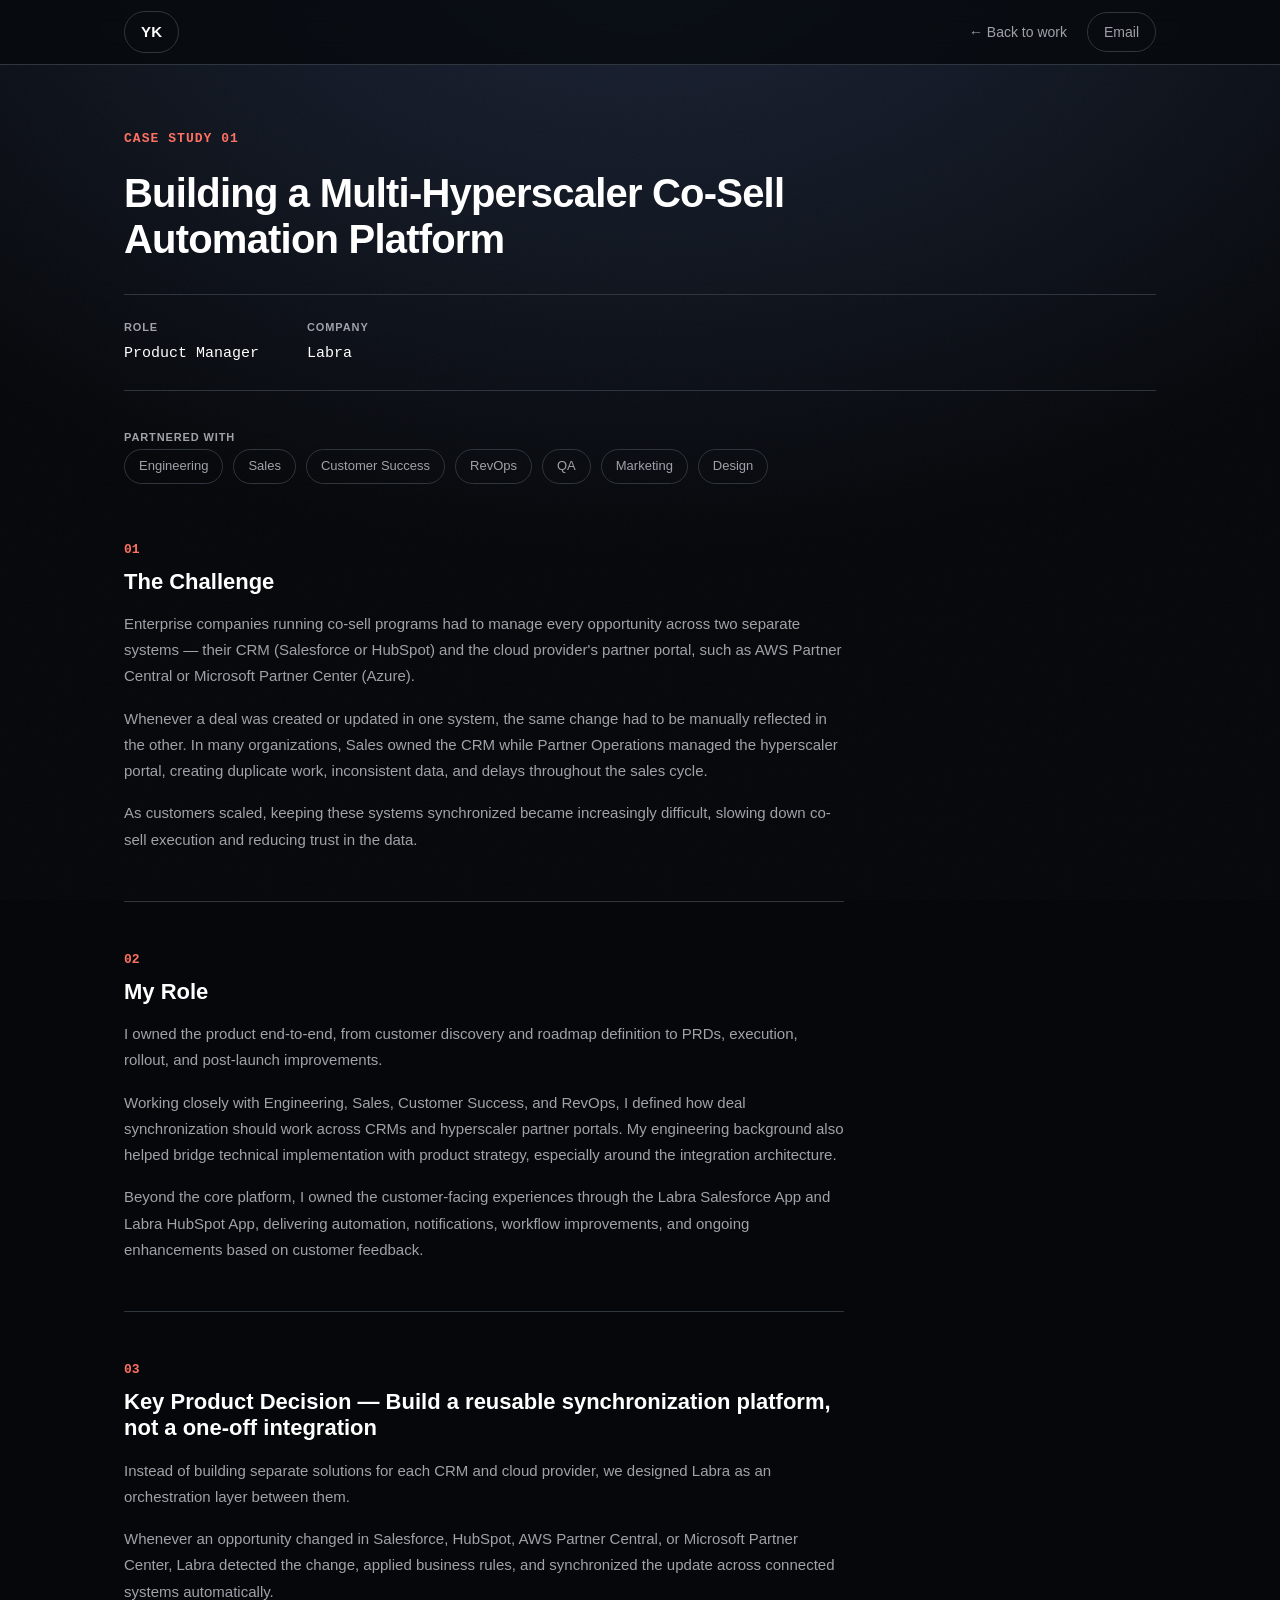
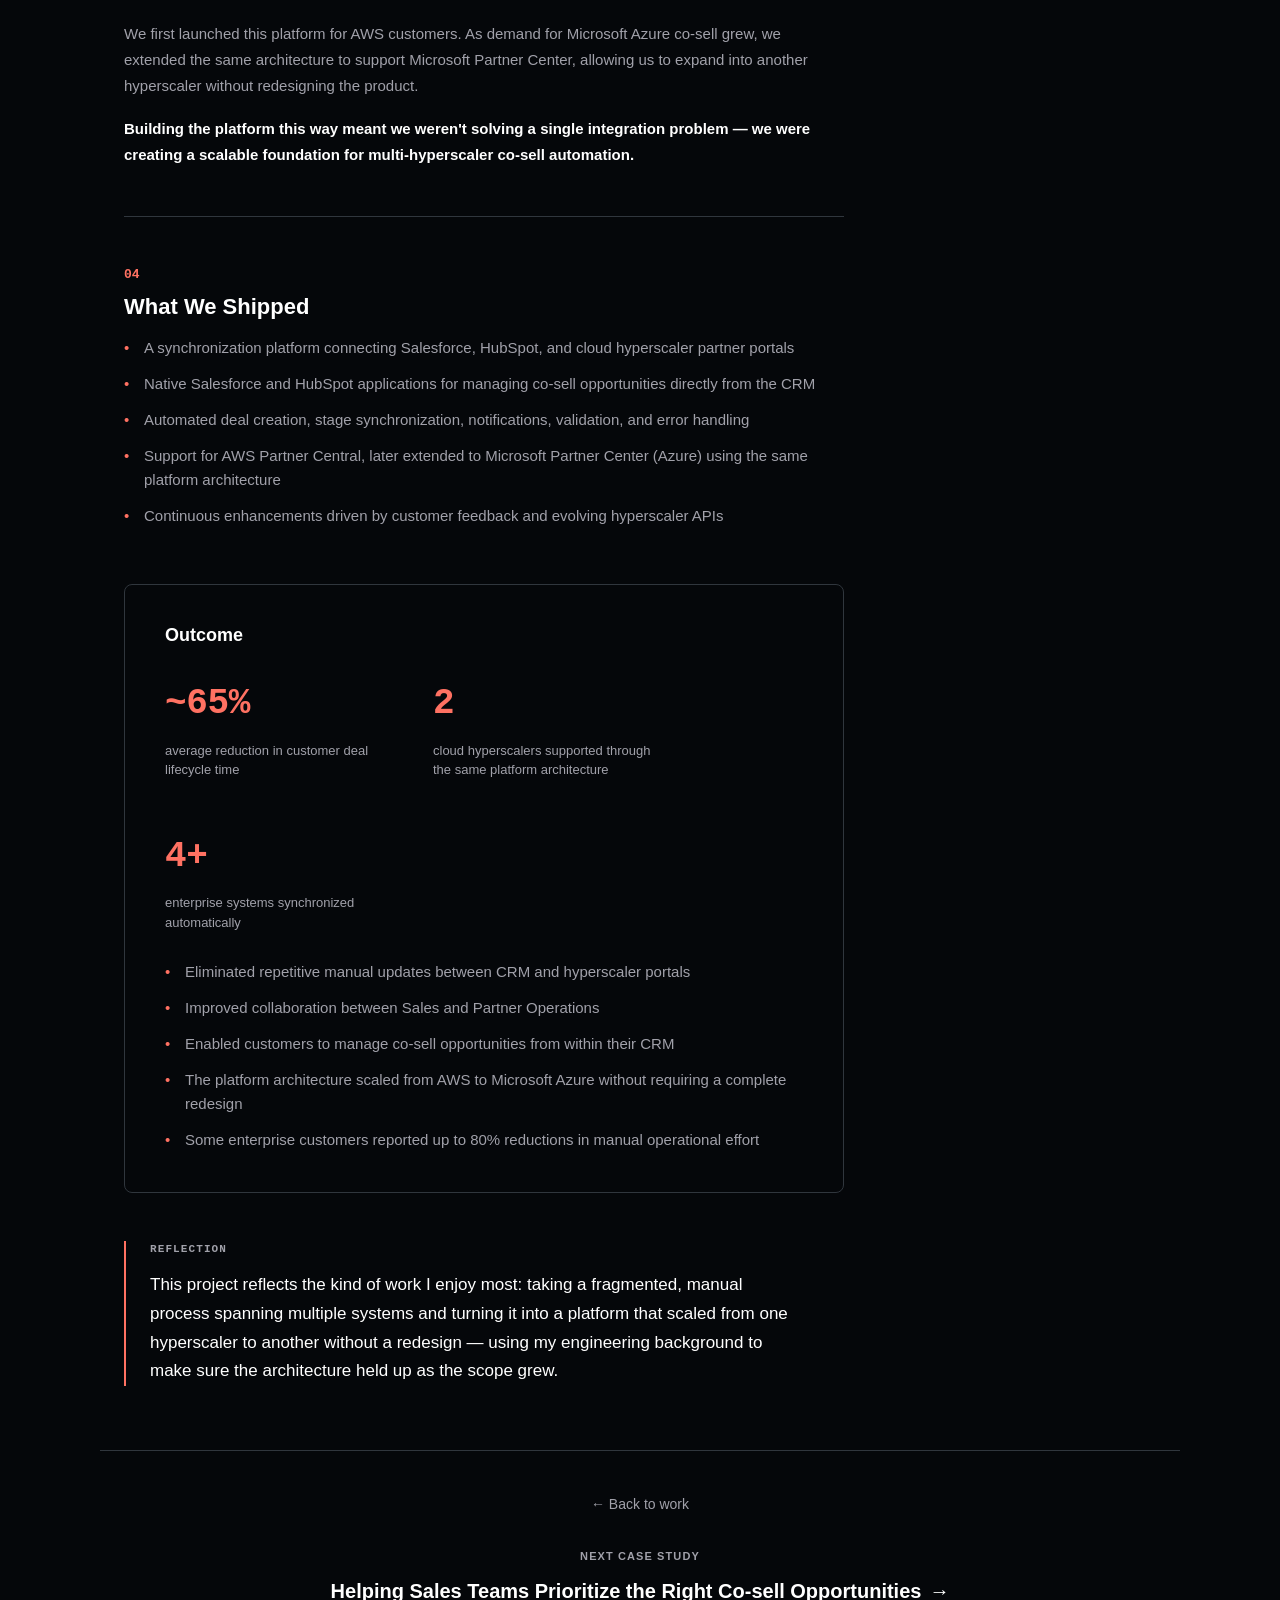
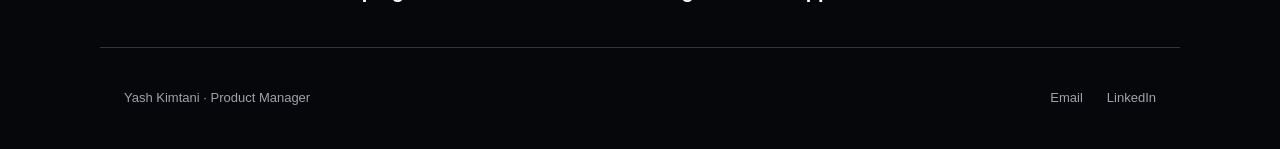
==== automated-workflows.html @ 14ab05ba "initial MVP" ====
<!DOCTYPE html>
<html lang="en">
<head>
<meta charset="UTF-8">
<meta name="viewport" content="width=device-width, initial-scale=1.0">
<title>Building a Multi-Hyperscaler Co-Sell Automation Platform — Yash Kimtani</title>
<meta name="description" content="Case study: how I built Labra's co-sell synchronization platform across Salesforce, HubSpot, AWS Partner Central, and Microsoft Partner Center, cutting deal life cycle time by ~65%.">
<link rel="stylesheet" href="styles.css">
</head>
<body>

<header class="site-header">
  <div class="container header-inner">
    <a href="index.html#top" class="monogram" aria-label="Yash Kimtani — home">YK</a>
    <div class="case-header-actions">
      <a href="index.html#work" class="case-back">← Back to work</a>
      <a href="mailto:yashkimtani77@gmail.com" class="case-email-btn">Email</a>
    </div>
  </div>
</header>

<main>

  <section class="case-hero container">
    <span class="case-kicker">Case Study 01</span>
    <h1 class="case-title">Building a Multi-Hyperscaler Co-Sell Automation Platform</h1>

    <div class="case-meta">
      <div class="case-meta-item">
        <span class="case-meta-label">Role</span>
        <span class="case-meta-value">Product Manager</span>
      </div>
      <div class="case-meta-item">
        <span class="case-meta-label">Company</span>
        <span class="case-meta-value">Labra</span>
      </div>
    </div>

    <div class="case-partners">
      <span class="case-meta-label">Partnered with</span>
      <div class="pill-row">
        <span class="pill">Engineering</span>
        <span class="pill">Sales</span>
        <span class="pill">Customer Success</span>
        <span class="pill">RevOps</span>
        <span class="pill">QA</span>
        <span class="pill">Marketing</span>
        <span class="pill">Design</span>
      </div>
    </div>
  </section>

  <section class="container">
    <div class="case-body">

      <div class="case-section">
        <p class="case-section-number">01</p>
        <h2 class="case-section-title">The Challenge</h2>
        <p class="case-section-text">Enterprise companies running co-sell programs had to manage every opportunity across two separate systems — their CRM (Salesforce or HubSpot) and the cloud provider's partner portal, such as AWS Partner Central or Microsoft Partner Center (Azure).</p>
        <p class="case-section-text">Whenever a deal was created or updated in one system, the same change had to be manually reflected in the other. In many organizations, Sales owned the CRM while Partner Operations managed the hyperscaler portal, creating duplicate work, inconsistent data, and delays throughout the sales cycle.</p>
        <p class="case-section-text">As customers scaled, keeping these systems synchronized became increasingly difficult, slowing down co-sell execution and reducing trust in the data.</p>
      </div>

      <div class="case-section">
        <p class="case-section-number">02</p>
        <h2 class="case-section-title">My Role</h2>
        <p class="case-section-text">I owned the product end-to-end, from customer discovery and roadmap definition to PRDs, execution, rollout, and post-launch improvements.</p>
        <p class="case-section-text">Working closely with Engineering, Sales, Customer Success, and RevOps, I defined how deal synchronization should work across CRMs and hyperscaler partner portals. My engineering background also helped bridge technical implementation with product strategy, especially around the integration architecture.</p>
        <p class="case-section-text">Beyond the core platform, I owned the customer-facing experiences through the Labra Salesforce App and Labra HubSpot App, delivering automation, notifications, workflow improvements, and ongoing enhancements based on customer feedback.</p>
      </div>

      <div class="case-section">
        <p class="case-section-number">03</p>
        <h2 class="case-section-title">Key Product Decision — Build a reusable synchronization platform, not a one-off integration</h2>
        <p class="case-section-text">Instead of building separate solutions for each CRM and cloud provider, we designed Labra as an orchestration layer between them.</p>
        <p class="case-section-text">Whenever an opportunity changed in Salesforce, HubSpot, AWS Partner Central, or Microsoft Partner Center, Labra detected the change, applied business rules, and synchronized the update across connected systems automatically.</p>
        <p class="case-section-text">We first launched this platform for AWS customers. As demand for Microsoft Azure co-sell grew, we extended the same architecture to support Microsoft Partner Center, allowing us to expand into another hyperscaler without redesigning the product.</p>
        <p class="case-section-text"><strong>Building the platform this way meant we weren't solving a single integration problem — we were creating a scalable foundation for multi-hyperscaler co-sell automation.</strong></p>
      </div>

      <div class="case-section">
        <p class="case-section-number">04</p>
        <h2 class="case-section-title">What We Shipped</h2>
        <ul class="case-list">
          <li>A synchronization platform connecting Salesforce, HubSpot, and cloud hyperscaler partner portals</li>
          <li>Native Salesforce and HubSpot applications for managing co-sell opportunities directly from the CRM</li>
          <li>Automated deal creation, stage synchronization, notifications, validation, and error handling</li>
          <li>Support for AWS Partner Central, later extended to Microsoft Partner Center (Azure) using the same platform architecture</li>
          <li>Continuous enhancements driven by customer feedback and evolving hyperscaler APIs</li>
        </ul>
      </div>

      <div class="case-outcome">
        <h3 class="case-outcome-title">Outcome</h3>
        <div class="case-stats">
          <div>
            <p class="case-stat-value">~65%</p>
            <p class="case-stat-label">average reduction in customer deal lifecycle time</p>
          </div>
          <div>
            <p class="case-stat-value">2</p>
            <p class="case-stat-label">cloud hyperscalers supported through the same platform architecture</p>
          </div>
          <div>
            <p class="case-stat-value">4+</p>
            <p class="case-stat-label">enterprise systems synchronized automatically</p>
          </div>
        </div>
        <ul class="case-list">
          <li>Eliminated repetitive manual updates between CRM and hyperscaler portals</li>
          <li>Improved collaboration between Sales and Partner Operations</li>
          <li>Enabled customers to manage co-sell opportunities from within their CRM</li>
          <li>The platform architecture scaled from AWS to Microsoft Azure without requiring a complete redesign</li>
          <li>Some enterprise customers reported up to 80% reductions in manual operational effort</li>
        </ul>
      </div>

      <div class="case-reflection">
        <p class="case-reflection-label">Reflection</p>
        <p class="case-reflection-text">This project reflects the kind of work I enjoy most: taking a fragmented, manual process spanning multiple systems and turning it into a platform that scaled from one hyperscaler to another without a redesign — using my engineering background to make sure the architecture held up as the scope grew.</p>
      </div>

    </div>
  </section>

  <div class="case-next container">
    <a href="index.html#work" class="case-back case-next-back">← Back to work</a>
    <p class="case-next-label">Next case study</p>
    <a href="propensity-scoring.html" class="case-next-link">Helping Sales Teams Prioritize the Right Co-sell Opportunities <span aria-hidden="true">→</span></a>
  </div>

</main>

<footer class="site-footer container">
  <p class="footer-name">Yash Kimtani · Product Manager</p>
  <div class="footer-links">
    <a href="mailto:yashkimtani77@gmail.com">Email</a>
    <a href="https://linkedin.com/in/yashkimtani" target="_blank" rel="noopener">LinkedIn</a>
  </div>
</footer>

</body>
</html>
---- styles.css ----
/* ---------- Reset ---------- */
* {
  margin: 0;
  padding: 0;
  box-sizing: border-box;
}

html {
  -webkit-font-smoothing: antialiased;
  -moz-osx-font-smoothing: grayscale;
  scroll-behavior: smooth;
}

body {
  position: relative;
  background-color: #05070a;
  background-image: radial-gradient(ellipse 1200px 800px at 50% -10%, #1b2438 0%, #10151f 45%, #05070a 80%);
  background-repeat: no-repeat;
  background-attachment: fixed;
  color: #ffffff;
  font-family: -apple-system, BlinkMacSystemFont, "Inter", "Segoe UI", Roboto,
    Helvetica, Arial, sans-serif;
  font-size: 16px;
  line-height: 1.6;
}

body::before {
  content: "";
  position: fixed;
  inset: 0;
  z-index: 0;
  pointer-events: none;
  opacity: 0.035;
  background-image: url("data:image/svg+xml;utf8,<svg xmlns='http://www.w3.org/2000/svg' width='200' height='200'><filter id='n'><feTurbulence type='fractalNoise' baseFrequency='0.9' numOctaves='2' stitchTiles='stitch'/></filter><rect width='100%25' height='100%25' filter='url(%23n)'/></svg>");
  background-repeat: repeat;
}

.site-header,
main,
.site-footer {
  position: relative;
  z-index: 1;
}

a {
  color: inherit;
  text-decoration: none;
}

ul {
  list-style: none;
}

h1, h2, h3, h4 {
  color: #ffffff;
  font-weight: 600;
  line-height: 1.2;
}

/* ---------- Layout helpers ---------- */
.container {
  max-width: 1080px;
  margin: 0 auto;
  padding: 0 24px;
}

.section-grid {
  display: grid;
  grid-template-columns: 280px 1fr;
  gap: 48px;
}

@media (max-width: 760px) {
  .section-grid {
    grid-template-columns: 1fr;
    gap: 20px;
  }
}

/* ---------- Header ---------- */
.site-header {
  position: sticky;
  top: 0;
  z-index: 100;
  background-color: rgba(5, 7, 10, 0.72);
  backdrop-filter: blur(12px);
  -webkit-backdrop-filter: blur(12px);
  border-bottom: 1px solid #30363d;
}

.header-inner {
  display: flex;
  align-items: center;
  justify-content: space-between;
  height: 64px;
}

.logo,
.monogram {
  display: inline-flex;
  align-items: center;
  font-weight: 700;
  color: #ffffff;
  font-size: 15px;
  letter-spacing: 0.02em;
  padding: 8px 16px;
  border: 1px solid #30363d;
  border-radius: 50px;
  background-color: transparent;
  transition: all 0.2s ease-in-out;
}

.logo:hover,
.monogram:hover {
  background-color: #FF7162;
  border-color: #FF7162;
  color: #0a0a0a;
}

.nav,
.nav-links {
  display: flex;
  align-items: center;
  gap: 16px;
}

.nav a,
.nav-links a {
  display: inline-flex;
  align-items: center;
  font-size: 14px;
  color: #a1a1aa;
  padding: 8px 16px;
  border: 1px solid #30363d;
  border-radius: 50px;
  background-color: transparent;
  transition: all 0.2s ease-in-out;
}

.nav a:hover,
.nav-links a:hover {
  background-color: #FF7162;
  border-color: #FF7162;
  color: #0a0a0a;
}

/* ---------- Hero ---------- */
.hero {
  padding: 140px 24px 100px;
}

.eyebrow {
  font-size: 13px;
  font-weight: 600;
  text-transform: uppercase;
  letter-spacing: 0.08em;
  color: #FF7162;
  margin-bottom: 24px;
}

.hero-title {
  font-size: 52px;
  max-width: 820px;
  color: #ffffff;
  letter-spacing: -0.02em;
  line-height: 1.15;
}

.hero-subtext {
  max-width: 640px;
  margin-top: 24px;
  font-size: 17px;
  color: #a1a1aa;
  line-height: 1.7;
}

.hero-links {
  display: flex;
  flex-wrap: wrap;
  align-items: center;
  gap: 28px;
  margin-top: 40px;
}

.hero-link {
  font-size: 15px;
  color: #a1a1aa;
  border-bottom: 1px solid #30363d;
  padding-bottom: 4px;
  transition: color 0.15s ease, border-color 0.15s ease;
}

.hero-link:hover {
  color: #FF7162;
  border-color: #FF7162;
}

.hero-link-primary {
  color: #ffffff;
  font-weight: 500;
}

.hero-link-primary:hover {
  color: #FF7162;
}

@media (max-width: 760px) {
  .hero {
    padding: 100px 24px 64px;
  }
  .hero-title {
    font-size: 34px;
  }
}

/* ---------- Sections ---------- */
.section {
  padding: 80px 24px;
  border-top: 1px solid #30363d;
}

.section-number {
  font-size: 15px;
  font-weight: 700;
  color: #FF7162;
  letter-spacing: 0.02em;
  margin-bottom: 8px;
}

.section-title {
  font-size: 20px;
  letter-spacing: 0.01em;
  margin-bottom: 12px;
}

.section-subtitle {
  font-size: 15px;
  color: #a1a1aa;
  line-height: 1.6;
  max-width: 240px;
}

/* ---------- Cards (Why Hire Me) ---------- */
.card-grid {
  display: grid;
  grid-template-columns: 1fr 1fr;
  gap: 20px;
}

@media (max-width: 600px) {
  .card-grid {
    grid-template-columns: 1fr;
  }
}

.card {
  border: 1px solid #30363d;
  border-radius: 8px;
  padding: 28px;
  transition: border-color 0.2s ease, transform 0.2s ease;
}

.card:hover {
  border-color: #FF7162;
  transform: translateY(-2px);
}

.card-number {
  font-family: "SFMono-Regular", Menlo, Consolas, monospace;
  font-size: 13px;
  font-weight: 600;
  color: #FF7162;
  margin-bottom: 12px;
}

.card-title {
  font-size: 17px;
  margin-bottom: 12px;
}

.card-desc {
  font-size: 14.5px;
  color: #a1a1aa;
  line-height: 1.65;
  margin-bottom: 12px;
}

.card-desc:last-child {
  margin-bottom: 0;
}

.card-desc strong {
  color: #ffffff;
  font-weight: 600;
}

/* ---------- Work ---------- */
.work-grid {
  display: flex;
  flex-direction: column;
  gap: 20px;
}

.work-card {
  display: block;
  border: 1px solid #30363d;
  border-radius: 8px;
  padding: 32px;
  transition: border-color 0.2s ease, background-color 0.2s ease, transform 0.2s ease;
}

.work-card:hover {
  border-color: #FF7162;
  transform: translateY(-2px);
}

.work-kicker {
  font-size: 12px;
  font-weight: 600;
  letter-spacing: 0.08em;
  color: #a1a1aa;
  text-transform: uppercase;
  margin-bottom: 14px;
}

.work-title {
  font-size: 22px;
  font-weight: 700;
  color: #ffffff;
  margin-bottom: 12px;
  transition: color 0.2s ease;
}

.work-card:hover .work-title {
  color: #FF7162;
}

.work-desc {
  font-size: 15px;
  color: #a1a1aa;
  max-width: 620px;
  margin-bottom: 20px;
  line-height: 1.6;
}

/* ---------- Pills ---------- */
.pill-row {
  display: flex;
  flex-wrap: wrap;
  gap: 10px;
}

.pill {
  display: inline-block;
  font-size: 13px;
  color: #a1a1aa;
  border: 1px solid #30363d;
  border-radius: 999px;
  padding: 6px 14px;
  transition: color 0.15s ease, border-color 0.15s ease;
}

.work-card:hover .pill {
  border-color: #FF7162;
  color: #FF7162;
}

/* ---------- Experience ---------- */
.exp-item {
  padding-bottom: 32px;
  margin-bottom: 32px;
  border-bottom: 1px solid #30363d;
}

.exp-item:last-child {
  padding-bottom: 0;
  margin-bottom: 0;
  border-bottom: none;
}

.exp-meta {
  display: flex;
  justify-content: space-between;
  align-items: baseline;
  margin-bottom: 8px;
  gap: 16px;
  flex-wrap: wrap;
}

.exp-role {
  font-size: 16px;
  font-weight: 600;
  color: #ffffff;
}

.exp-date {
  font-size: 13px;
  font-weight: 600;
  color: #ffffff;
  white-space: nowrap;
}

.exp-org {
  font-size: 16px;
  font-weight: 600;
  color: #FF7162;
  margin-bottom: 8px;
}

.exp-desc {
  font-size: 15px;
  color: #a1a1aa;
  max-width: 620px;
  line-height: 1.6;
}

.role-points {
  display: flex;
  flex-direction: column;
  gap: 10px;
  margin-top: 4px;
}

.role-points li {
  position: relative;
  padding-left: 18px;
  max-width: 620px;
  font-size: 15px;
  color: #a1a1aa;
  line-height: 1.6;
}

.role-points li::before {
  content: "—";
  position: absolute;
  left: 0;
  color: #FF7162;
}

.role-points strong {
  color: #ffffff;
  font-weight: 600;
}

/* ---------- Skills ---------- */
.skills-group {
  margin-bottom: 32px;
}

.skills-group:last-child {
  margin-bottom: 0;
}

.skills-group h4 {
  font-size: 13px;
  font-weight: 600;
  text-transform: uppercase;
  letter-spacing: 0.06em;
  color: #a1a1aa;
  margin-bottom: 14px;
}

/* ---------- Leadership ---------- */
.leadership-item {
  padding-bottom: 32px;
  margin-bottom: 32px;
  border-bottom: 1px solid #30363d;
}

.leadership-item:last-child {
  padding-bottom: 0;
  margin-bottom: 0;
  border-bottom: none;
}

.leadership-title {
  font-size: 17px;
  margin-bottom: 8px;
}

.leadership-desc {
  font-size: 15px;
  color: #a1a1aa;
  max-width: 620px;
  line-height: 1.6;
  margin-bottom: 14px;
}

/* ---------- Contact ---------- */
.contact-block {
  max-width: 480px;
}

.contact-block .section-subtitle {
  max-width: 420px;
  margin-bottom: 32px;
}

.contact-email {
  display: inline-flex;
  align-items: center;
  gap: 5px;
  font-family: "SFMono-Regular", Menlo, Consolas, monospace;
  font-size: 14px;
  color: #a1a1aa;
  transition: color 0.15s ease;
}

.contact-email:hover,
.contact-email:focus-visible {
  color: #FF7162;
}

.contact-divider {
  width: 240px;
  max-width: 100%;
  height: 1px;
  background-color: #30363d;
  margin: 16px 0;
}

.contact-linkedin {
  display: inline-flex;
  align-items: center;
  gap: 5px;
  font-family: "SFMono-Regular", Menlo, Consolas, monospace;
  font-size: 14px;
  color: #a1a1aa;
  transition: color 0.15s ease;
}

.contact-linkedin:hover,
.contact-linkedin:focus-visible {
  color: #FF7162;
}

@media (max-width: 600px) {
  .contact-email {
    font-size: 19px;
  }
}

/* ---------- Case Study ---------- */
.case-header-actions {
  display: flex;
  align-items: center;
  gap: 20px;
}

.case-back {
  font-size: 14px;
  color: #a1a1aa;
  transition: color 0.15s ease;
}

.case-back:hover {
  color: #FF7162;
}

.case-email-btn {
  display: inline-flex;
  align-items: center;
  font-size: 14px;
  color: #a1a1aa;
  padding: 8px 16px;
  border: 1px solid #30363d;
  border-radius: 50px;
  transition: all 0.2s ease-in-out;
}

.case-email-btn:hover {
  background-color: #FF7162;
  border-color: #FF7162;
  color: #0a0a0a;
}

.case-hero {
  padding: 64px 24px 0;
}

.case-kicker {
  display: block;
  font-family: "SFMono-Regular", Menlo, Consolas, monospace;
  font-size: 13px;
  font-weight: 600;
  letter-spacing: 0.08em;
  text-transform: uppercase;
  color: #FF7162;
  margin-bottom: 20px;
}

.case-title {
  font-size: 40px;
  max-width: 760px;
  letter-spacing: -0.02em;
  line-height: 1.15;
  margin-bottom: 32px;
}

@media (max-width: 760px) {
  .case-title {
    font-size: 28px;
  }
}

.case-meta {
  display: flex;
  gap: 48px;
  flex-wrap: wrap;
  padding: 24px 0;
  border-top: 1px solid #30363d;
  border-bottom: 1px solid #30363d;
  margin-bottom: 32px;
}

.case-meta-item {
  display: flex;
  flex-direction: column;
  gap: 6px;
}

.case-meta-label {
  font-size: 11px;
  font-weight: 600;
  text-transform: uppercase;
  letter-spacing: 0.08em;
  color: #a1a1aa;
}

.case-meta-value {
  font-family: "SFMono-Regular", Menlo, Consolas, monospace;
  font-size: 15px;
  color: #ffffff;
}

.case-partners {
  margin-bottom: 56px;
}

.case-partners .case-meta-label {
  margin-bottom: 14px;
}

.case-body {
  max-width: 720px;
}

.case-section {
  padding: 48px 0;
  border-top: 1px solid #30363d;
}

.case-section:first-child {
  padding-top: 0;
  border-top: none;
}

.case-section-number {
  font-family: "SFMono-Regular", Menlo, Consolas, monospace;
  font-size: 13px;
  font-weight: 600;
  color: #FF7162;
  margin-bottom: 8px;
}

.case-section-title {
  font-size: 22px;
  margin-bottom: 16px;
}

.case-section-text {
  font-size: 15px;
  color: #a1a1aa;
  line-height: 1.75;
  margin-bottom: 16px;
}

.case-section-text:last-child {
  margin-bottom: 0;
}

.case-section-text em {
  color: #ffffff;
  font-style: italic;
}

.case-section-text strong {
  color: #ffffff;
  font-weight: 600;
}

.case-list {
  display: flex;
  flex-direction: column;
  gap: 12px;
}

.case-list li {
  position: relative;
  padding-left: 20px;
  font-size: 15px;
  color: #a1a1aa;
  line-height: 1.6;
}

.case-list li::before {
  content: "•";
  position: absolute;
  left: 0;
  color: #FF7162;
}

.case-outcome {
  border: 1px solid #30363d;
  border-radius: 8px;
  padding: 40px;
  margin-top: 8px;
}

.case-outcome-title {
  font-size: 18px;
  margin-bottom: 28px;
}

.case-stats {
  display: flex;
  flex-wrap: wrap;
  gap: 48px;
  margin-bottom: 28px;
}

.case-stat-value {
  font-family: "SFMono-Regular", Menlo, Consolas, monospace;
  font-size: 36px;
  font-weight: 700;
  color: #FF7162;
  letter-spacing: -0.01em;
}

.case-stat-label {
  font-size: 13px;
  color: #a1a1aa;
  margin-top: 8px;
  max-width: 220px;
  line-height: 1.5;
}

.case-reflection {
  border-left: 2px solid #FF7162;
  padding-left: 24px;
  margin-top: 48px;
}

.case-reflection-label {
  font-family: "SFMono-Regular", Menlo, Consolas, monospace;
  font-size: 11px;
  font-weight: 600;
  text-transform: uppercase;
  letter-spacing: 0.1em;
  color: #a1a1aa;
  margin-bottom: 12px;
}

.case-reflection-text {
  font-size: 17px;
  color: #ffffff;
  line-height: 1.7;
  max-width: 640px;
}

.case-next {
  border-top: 1px solid #30363d;
  margin-top: 64px;
  padding: 40px 24px;
  text-align: center;
}

.case-next-back {
  display: inline-block;
  margin-bottom: 32px;
}

.case-next-label {
  font-size: 11px;
  font-weight: 600;
  text-transform: uppercase;
  letter-spacing: 0.1em;
  color: #a1a1aa;
  margin-bottom: 10px;
}

.case-next-link {
  display: inline-flex;
  align-items: center;
  gap: 8px;
  font-size: 20px;
  font-weight: 600;
  color: #ffffff;
  transition: color 0.15s ease;
}

.case-next-link:hover {
  color: #FF7162;
}

/* ---------- Footer ---------- */
.site-footer {
  display: flex;
  align-items: center;
  justify-content: space-between;
  flex-wrap: wrap;
  gap: 16px;
  padding: 40px 24px;
  font-size: 13px;
  color: #a1a1aa;
  border-top: 1px solid #30363d;
}

.footer-links {
  display: flex;
  gap: 24px;
}

.footer-links a {
  color: #a1a1aa;
  transition: color 0.15s ease;
}

.footer-links a:hover {
  color: #FF7162;
}
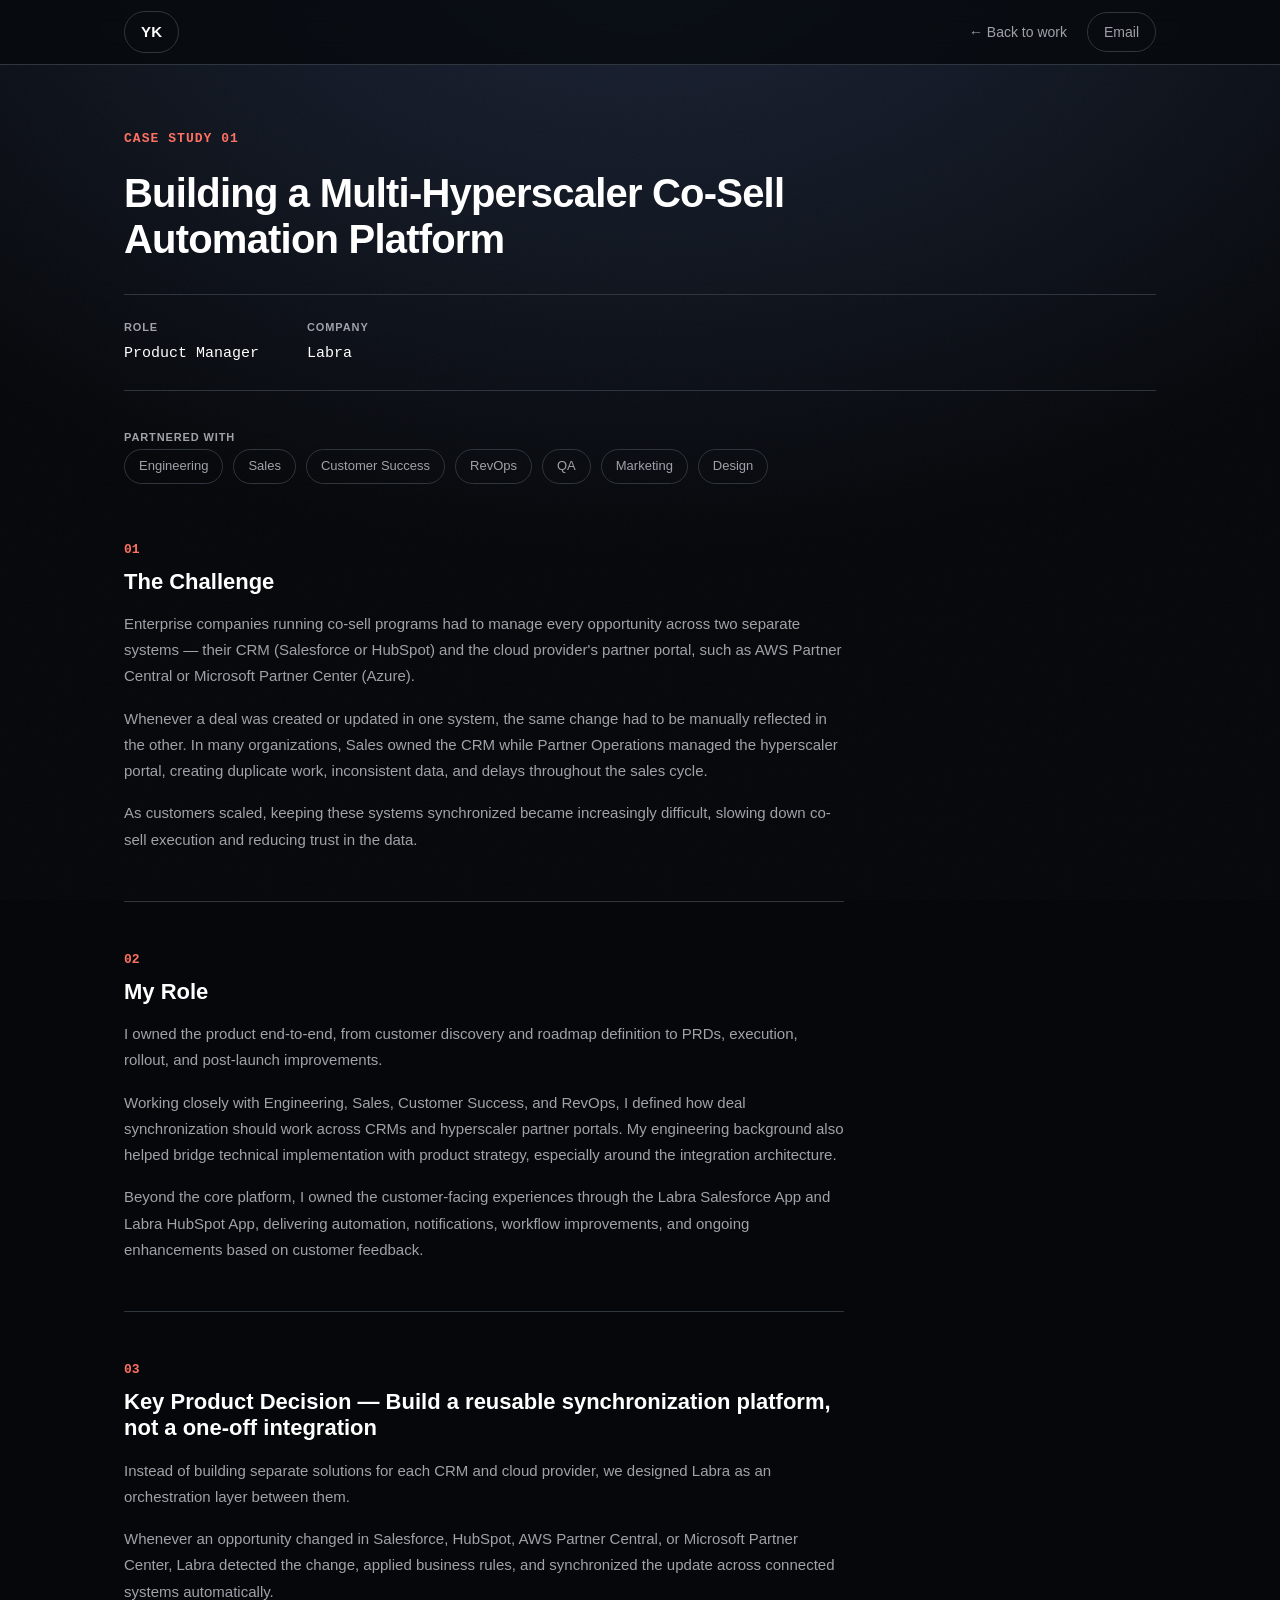
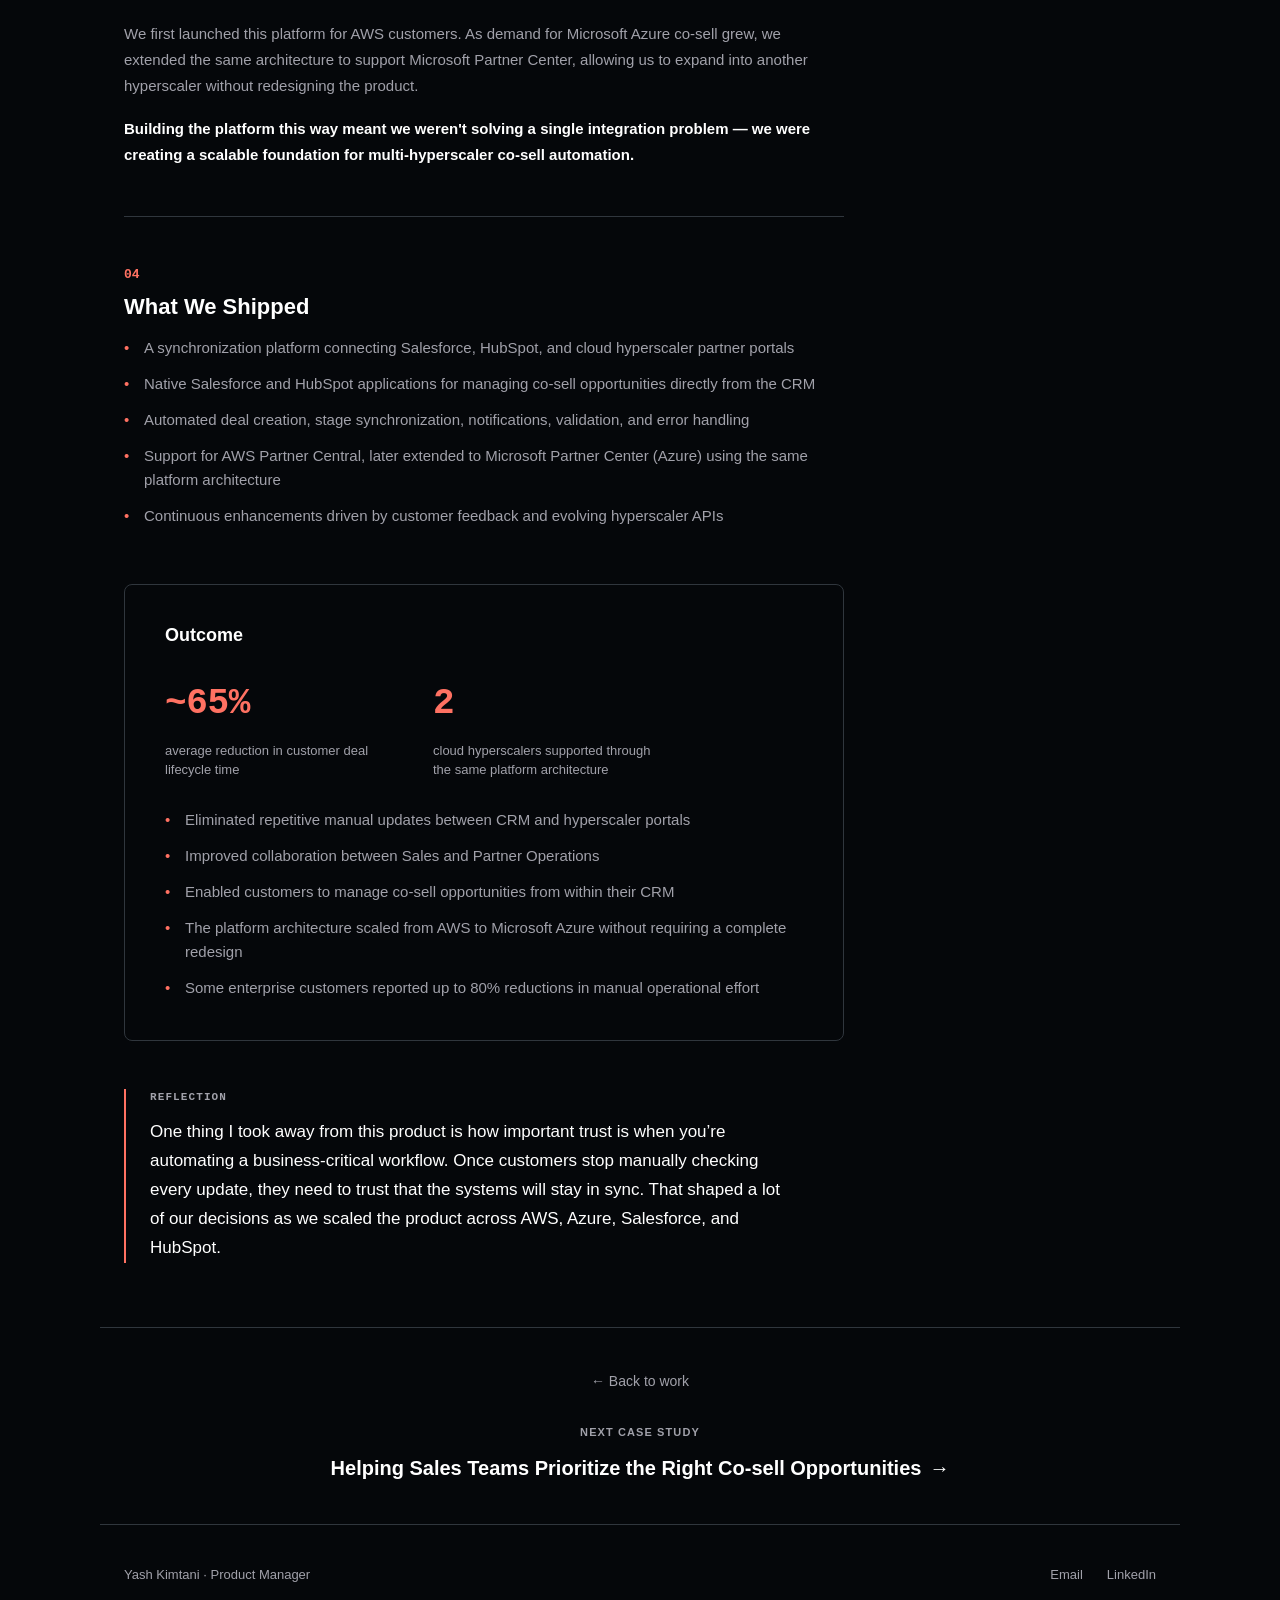
==== commit f76e4ee6: "fix the typos" ====
--- a/automated-workflows.html
+++ b/automated-workflows.html
@@ -101,10 +101,6 @@
             <p class="case-stat-value">2</p>
             <p class="case-stat-label">cloud hyperscalers supported through the same platform architecture</p>
           </div>
-          <div>
-            <p class="case-stat-value">4+</p>
-            <p class="case-stat-label">enterprise systems synchronized automatically</p>
-          </div>
         </div>
         <ul class="case-list">
           <li>Eliminated repetitive manual updates between CRM and hyperscaler portals</li>
@@ -117,7 +113,7 @@
 
       <div class="case-reflection">
         <p class="case-reflection-label">Reflection</p>
-        <p class="case-reflection-text">This project reflects the kind of work I enjoy most: taking a fragmented, manual process spanning multiple systems and turning it into a platform that scaled from one hyperscaler to another without a redesign — using my engineering background to make sure the architecture held up as the scope grew.</p>
+        <p class="case-reflection-text">One thing I took away from this product is how important trust is when you’re automating a business-critical workflow. Once customers stop manually checking every update, they need to trust that the systems will stay in sync. That shaped a lot of our decisions as we scaled the product across AWS, Azure, Salesforce, and HubSpot.</p>
       </div>
 
     </div>
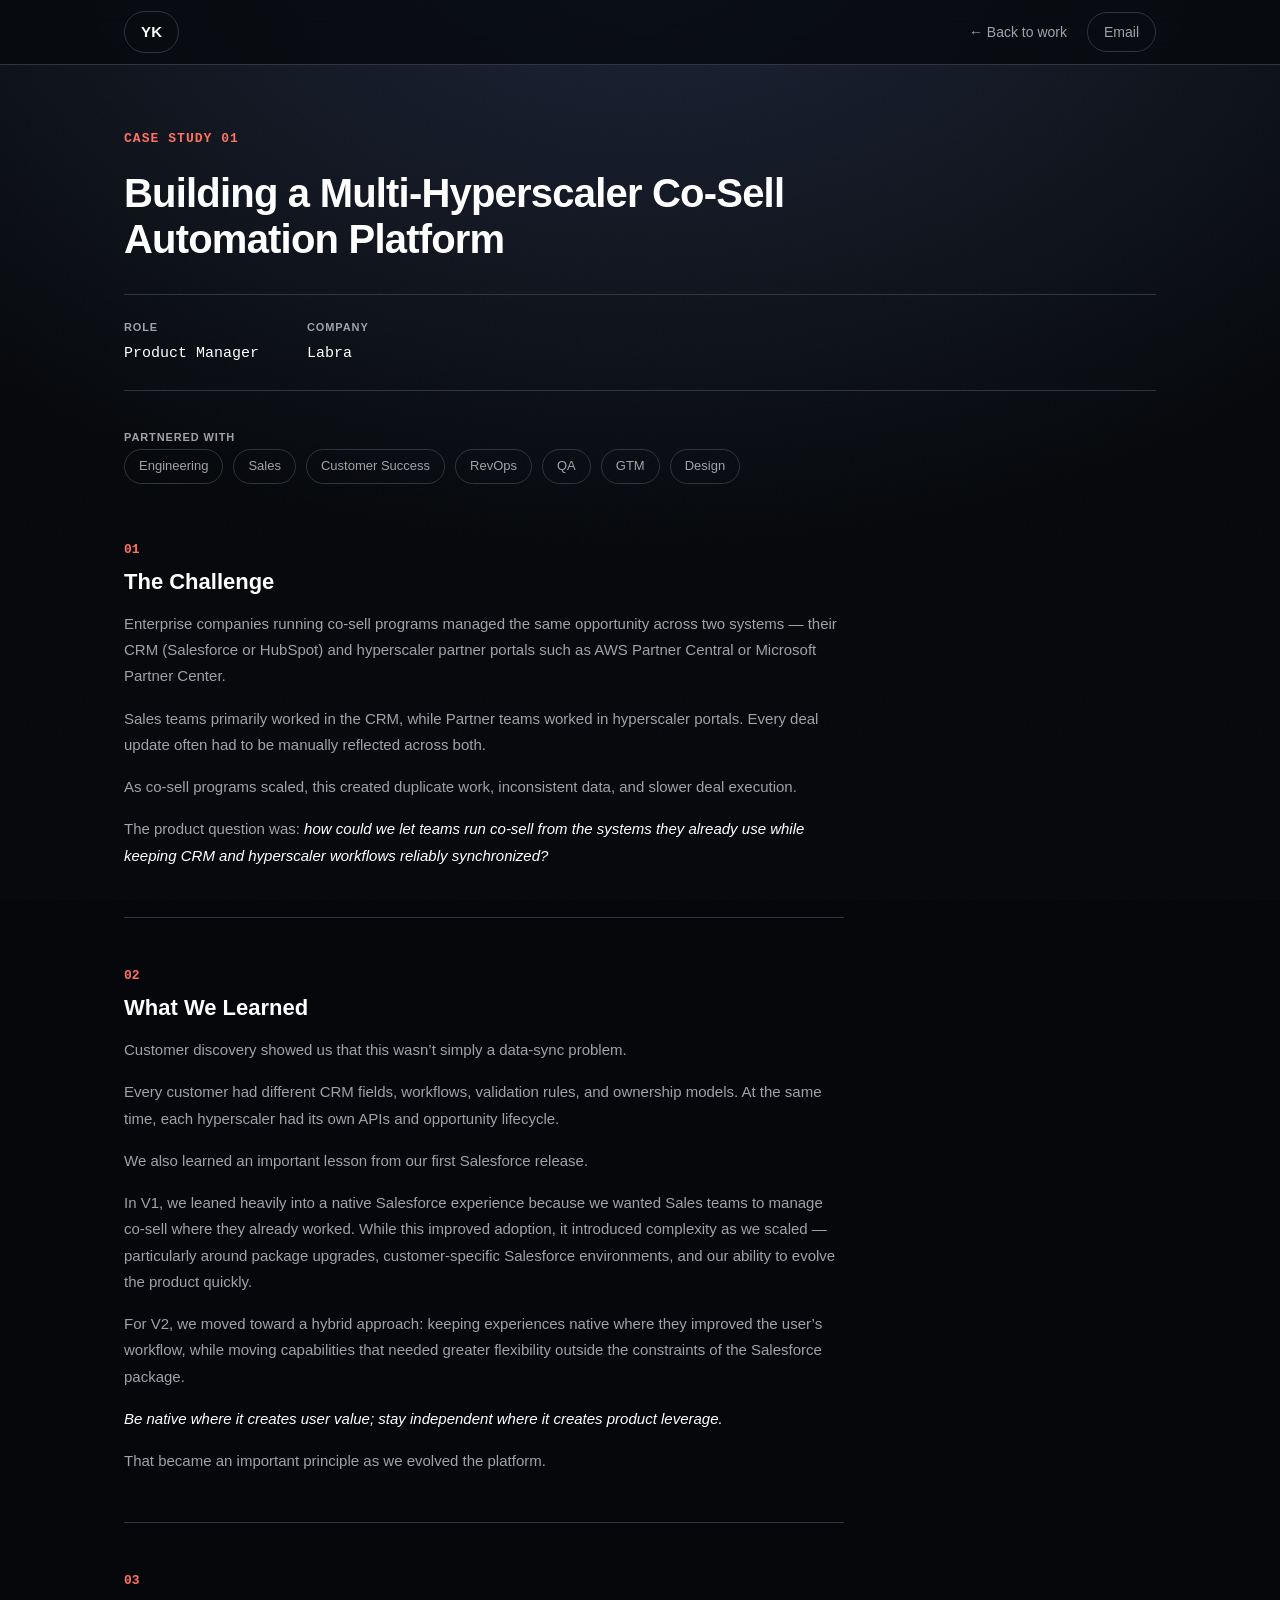
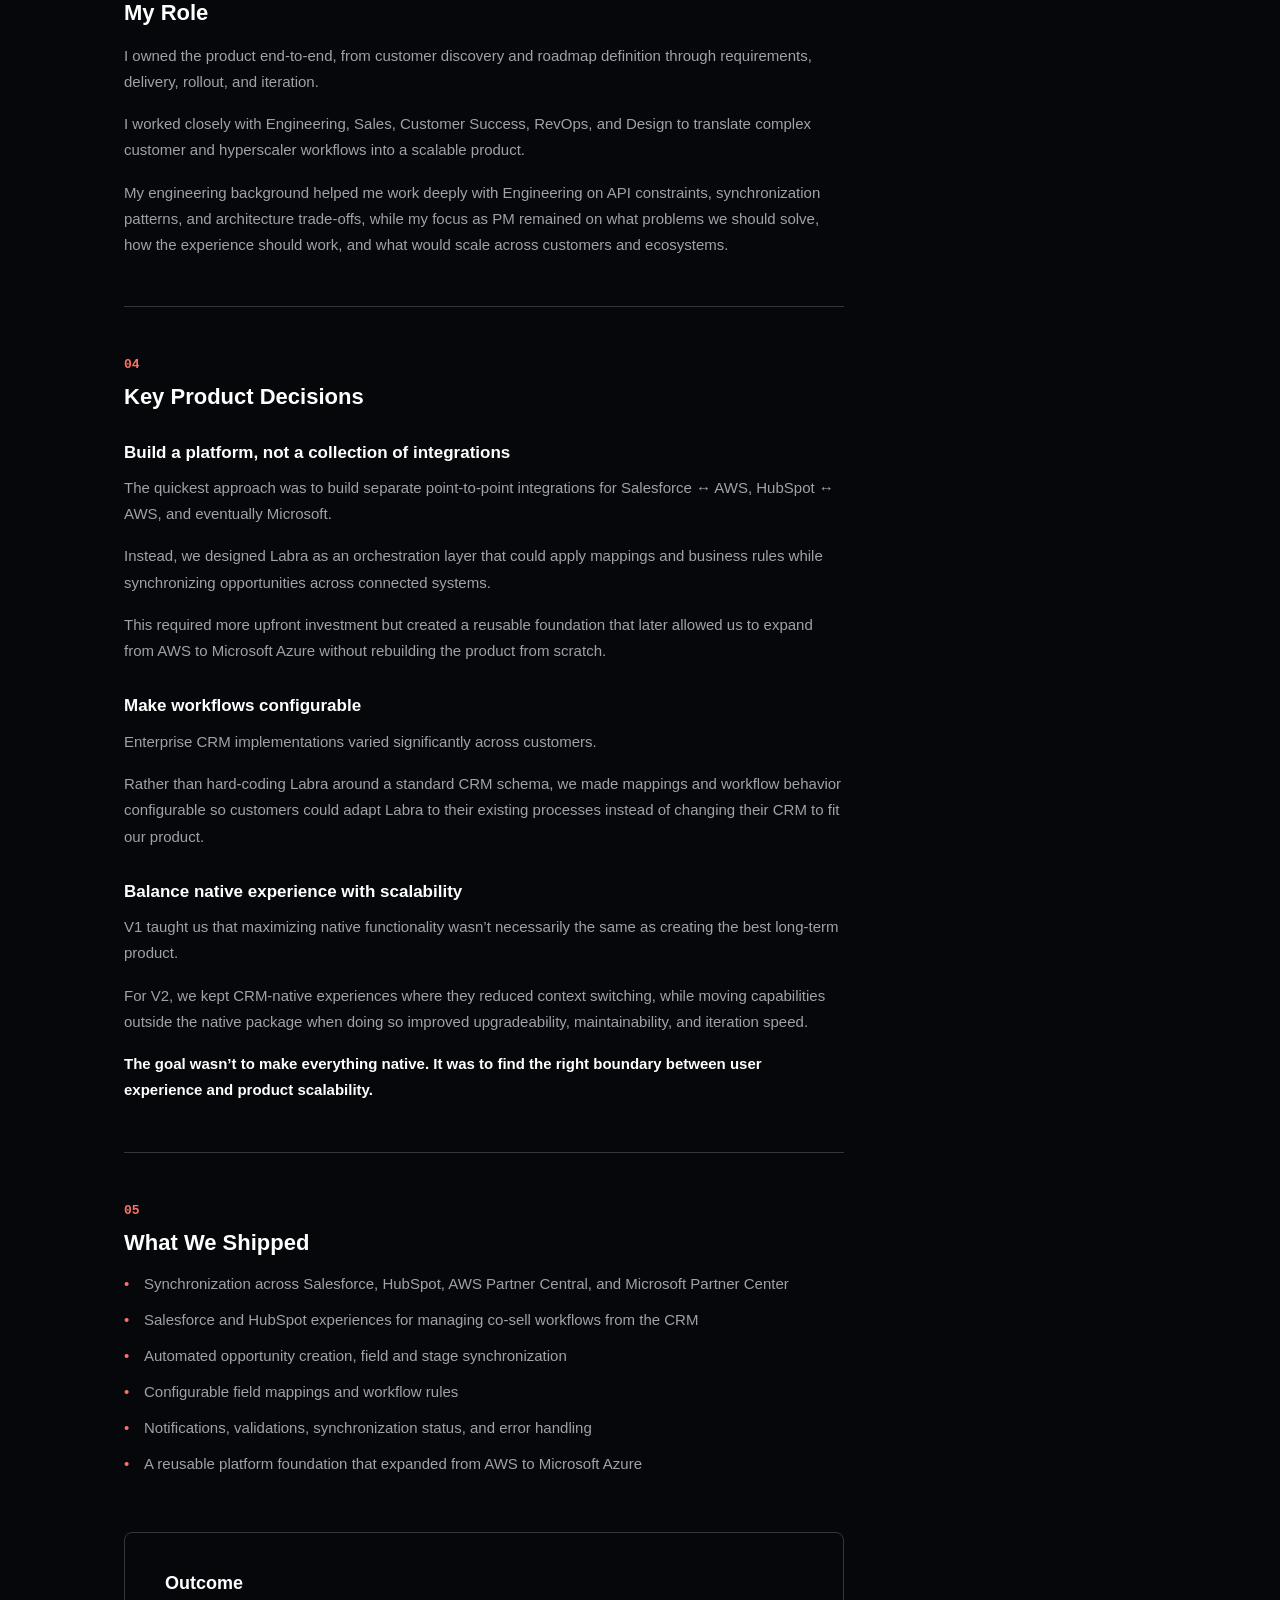
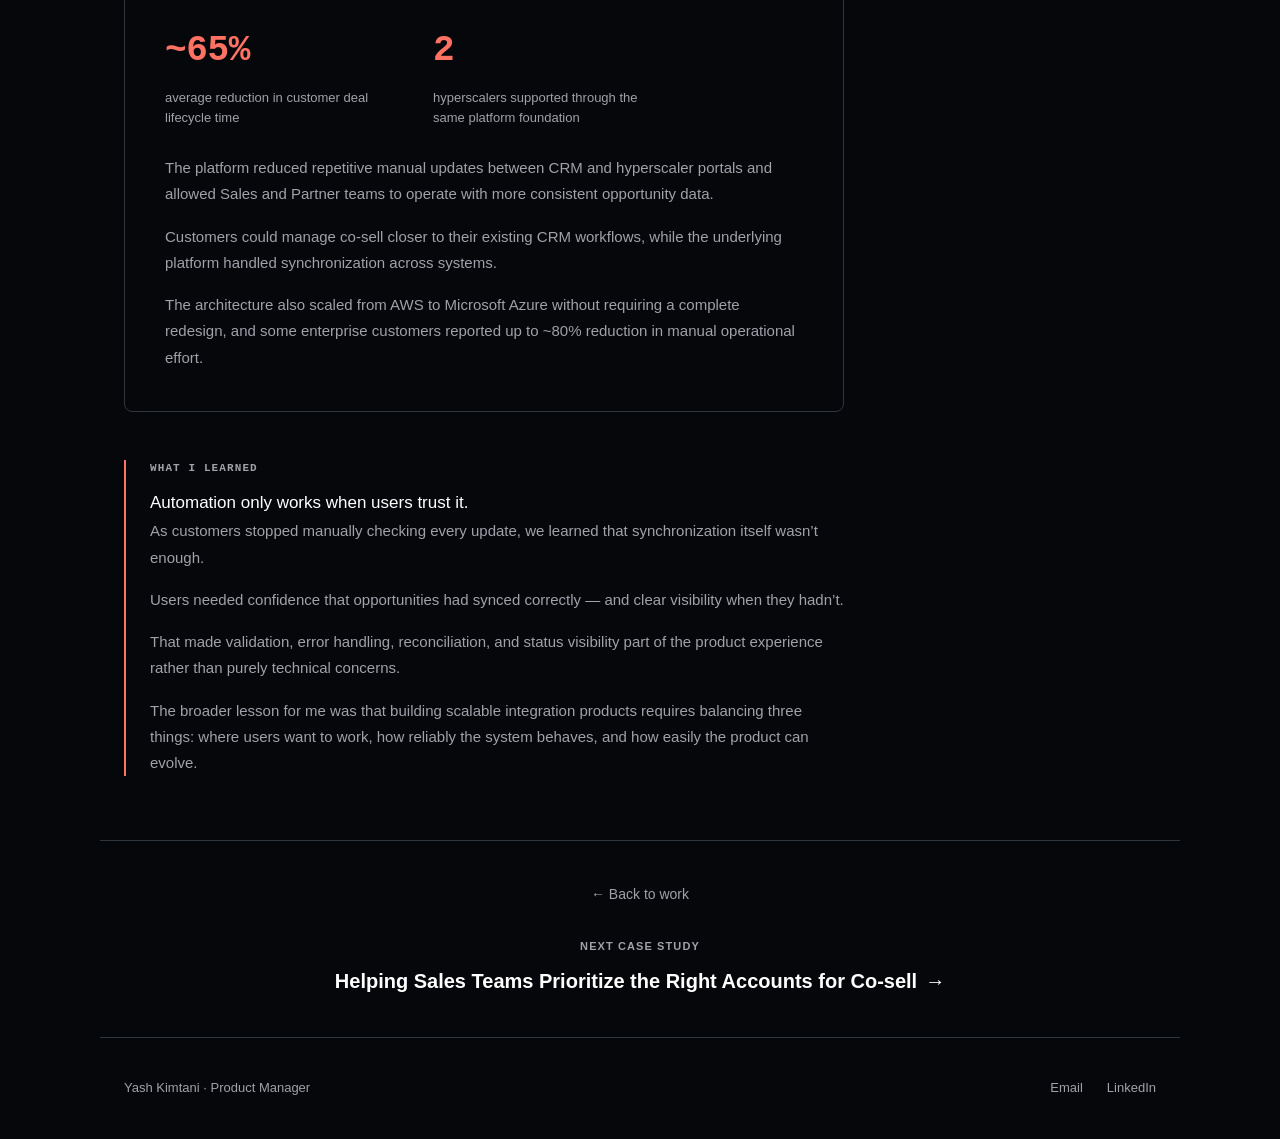
==== commit a6b398c4: "after MVP changes" ====
--- a/automated-workflows.html
+++ b/automated-workflows.html
@@ -5,6 +5,7 @@
 <meta name="viewport" content="width=device-width, initial-scale=1.0">
 <title>Building a Multi-Hyperscaler Co-Sell Automation Platform — Yash Kimtani</title>
 <meta name="description" content="Case study: how I built Labra's co-sell synchronization platform across Salesforce, HubSpot, AWS Partner Central, and Microsoft Partner Center, cutting deal life cycle time by ~65%.">
+<link rel="icon" type="image/svg+xml" href="assets/favicon.svg">
 <link rel="stylesheet" href="styles.css">
 </head>
 <body>
@@ -44,7 +45,7 @@
         <span class="pill">Customer Success</span>
         <span class="pill">RevOps</span>
         <span class="pill">QA</span>
-        <span class="pill">Marketing</span>
+        <span class="pill">GTM</span>
         <span class="pill">Design</span>
       </div>
     </div>
@@ -56,37 +57,67 @@
       <div class="case-section">
         <p class="case-section-number">01</p>
         <h2 class="case-section-title">The Challenge</h2>
-        <p class="case-section-text">Enterprise companies running co-sell programs had to manage every opportunity across two separate systems — their CRM (Salesforce or HubSpot) and the cloud provider's partner portal, such as AWS Partner Central or Microsoft Partner Center (Azure).</p>
-        <p class="case-section-text">Whenever a deal was created or updated in one system, the same change had to be manually reflected in the other. In many organizations, Sales owned the CRM while Partner Operations managed the hyperscaler portal, creating duplicate work, inconsistent data, and delays throughout the sales cycle.</p>
-        <p class="case-section-text">As customers scaled, keeping these systems synchronized became increasingly difficult, slowing down co-sell execution and reducing trust in the data.</p>
+        <p class="case-section-text">Enterprise companies running co-sell programs managed the same opportunity across two systems — their CRM (Salesforce or HubSpot) and hyperscaler partner portals such as AWS Partner Central or Microsoft Partner Center.</p>
+        <p class="case-section-text">Sales teams primarily worked in the CRM, while Partner teams worked in hyperscaler portals. Every deal update often had to be manually reflected across both.</p>
+        <p class="case-section-text">As co-sell programs scaled, this created duplicate work, inconsistent data, and slower deal execution.</p>
+        <p class="case-section-text">The product question was: <em>how could we let teams run co-sell from the systems they already use while keeping CRM and hyperscaler workflows reliably synchronized?</em></p>
       </div>
 
       <div class="case-section">
         <p class="case-section-number">02</p>
-        <h2 class="case-section-title">My Role</h2>
-        <p class="case-section-text">I owned the product end-to-end, from customer discovery and roadmap definition to PRDs, execution, rollout, and post-launch improvements.</p>
-        <p class="case-section-text">Working closely with Engineering, Sales, Customer Success, and RevOps, I defined how deal synchronization should work across CRMs and hyperscaler partner portals. My engineering background also helped bridge technical implementation with product strategy, especially around the integration architecture.</p>
-        <p class="case-section-text">Beyond the core platform, I owned the customer-facing experiences through the Labra Salesforce App and Labra HubSpot App, delivering automation, notifications, workflow improvements, and ongoing enhancements based on customer feedback.</p>
+        <h2 class="case-section-title">What We Learned</h2>
+        <p class="case-section-text">Customer discovery showed us that this wasn’t simply a data-sync problem.</p>
+        <p class="case-section-text">Every customer had different CRM fields, workflows, validation rules, and ownership models. At the same time, each hyperscaler had its own APIs and opportunity lifecycle.</p>
+        <p class="case-section-text">We also learned an important lesson from our first Salesforce release.</p>
+        <p class="case-section-text">In V1, we leaned heavily into a native Salesforce experience because we wanted Sales teams to manage co-sell where they already worked. While this improved adoption, it introduced complexity as we scaled — particularly around package upgrades, customer-specific Salesforce environments, and our ability to evolve the product quickly.</p>
+        <p class="case-section-text">For V2, we moved toward a hybrid approach: keeping experiences native where they improved the user’s workflow, while moving capabilities that needed greater flexibility outside the constraints of the Salesforce package.</p>
+        <p class="case-section-text"><em>Be native where it creates user value; stay independent where it creates product leverage.</em></p>
+        <p class="case-section-text">That became an important principle as we evolved the platform.</p>
       </div>
 
       <div class="case-section">
         <p class="case-section-number">03</p>
-        <h2 class="case-section-title">Key Product Decision — Build a reusable synchronization platform, not a one-off integration</h2>
-        <p class="case-section-text">Instead of building separate solutions for each CRM and cloud provider, we designed Labra as an orchestration layer between them.</p>
-        <p class="case-section-text">Whenever an opportunity changed in Salesforce, HubSpot, AWS Partner Central, or Microsoft Partner Center, Labra detected the change, applied business rules, and synchronized the update across connected systems automatically.</p>
-        <p class="case-section-text">We first launched this platform for AWS customers. As demand for Microsoft Azure co-sell grew, we extended the same architecture to support Microsoft Partner Center, allowing us to expand into another hyperscaler without redesigning the product.</p>
-        <p class="case-section-text"><strong>Building the platform this way meant we weren't solving a single integration problem — we were creating a scalable foundation for multi-hyperscaler co-sell automation.</strong></p>
+        <h2 class="case-section-title">My Role</h2>
+        <p class="case-section-text">I owned the product end-to-end, from customer discovery and roadmap definition through requirements, delivery, rollout, and iteration.</p>
+        <p class="case-section-text">I worked closely with Engineering, Sales, Customer Success, RevOps, and Design to translate complex customer and hyperscaler workflows into a scalable product.</p>
+        <p class="case-section-text">My engineering background helped me work deeply with Engineering on API constraints, synchronization patterns, and architecture trade-offs, while my focus as PM remained on what problems we should solve, how the experience should work, and what would scale across customers and ecosystems.</p>
       </div>
 
       <div class="case-section">
         <p class="case-section-number">04</p>
+        <h2 class="case-section-title">Key Product Decisions</h2>
+
+        <div class="case-decision">
+          <h3 class="case-decision-title">Build a platform, not a collection of integrations</h3>
+          <p class="case-section-text">The quickest approach was to build separate point-to-point integrations for Salesforce ↔ AWS, HubSpot ↔ AWS, and eventually Microsoft.</p>
+          <p class="case-section-text">Instead, we designed Labra as an orchestration layer that could apply mappings and business rules while synchronizing opportunities across connected systems.</p>
+          <p class="case-section-text">This required more upfront investment but created a reusable foundation that later allowed us to expand from AWS to Microsoft Azure without rebuilding the product from scratch.</p>
+        </div>
+
+        <div class="case-decision">
+          <h3 class="case-decision-title">Make workflows configurable</h3>
+          <p class="case-section-text">Enterprise CRM implementations varied significantly across customers.</p>
+          <p class="case-section-text">Rather than hard-coding Labra around a standard CRM schema, we made mappings and workflow behavior configurable so customers could adapt Labra to their existing processes instead of changing their CRM to fit our product.</p>
+        </div>
+
+        <div class="case-decision">
+          <h3 class="case-decision-title">Balance native experience with scalability</h3>
+          <p class="case-section-text">V1 taught us that maximizing native functionality wasn’t necessarily the same as creating the best long-term product.</p>
+          <p class="case-section-text">For V2, we kept CRM-native experiences where they reduced context switching, while moving capabilities outside the native package when doing so improved upgradeability, maintainability, and iteration speed.</p>
+          <p class="case-section-text"><strong>The goal wasn’t to make everything native. It was to find the right boundary between user experience and product scalability.</strong></p>
+        </div>
+      </div>
+
+      <div class="case-section">
+        <p class="case-section-number">05</p>
         <h2 class="case-section-title">What We Shipped</h2>
         <ul class="case-list">
-          <li>A synchronization platform connecting Salesforce, HubSpot, and cloud hyperscaler partner portals</li>
-          <li>Native Salesforce and HubSpot applications for managing co-sell opportunities directly from the CRM</li>
-          <li>Automated deal creation, stage synchronization, notifications, validation, and error handling</li>
-          <li>Support for AWS Partner Central, later extended to Microsoft Partner Center (Azure) using the same platform architecture</li>
-          <li>Continuous enhancements driven by customer feedback and evolving hyperscaler APIs</li>
+          <li>Synchronization across Salesforce, HubSpot, AWS Partner Central, and Microsoft Partner Center</li>
+          <li>Salesforce and HubSpot experiences for managing co-sell workflows from the CRM</li>
+          <li>Automated opportunity creation, field and stage synchronization</li>
+          <li>Configurable field mappings and workflow rules</li>
+          <li>Notifications, validations, synchronization status, and error handling</li>
+          <li>A reusable platform foundation that expanded from AWS to Microsoft Azure</li>
         </ul>
       </div>
 
@@ -99,21 +130,21 @@
           </div>
           <div>
             <p class="case-stat-value">2</p>
-            <p class="case-stat-label">cloud hyperscalers supported through the same platform architecture</p>
+            <p class="case-stat-label">hyperscalers supported through the same platform foundation</p>
           </div>
         </div>
-        <ul class="case-list">
-          <li>Eliminated repetitive manual updates between CRM and hyperscaler portals</li>
-          <li>Improved collaboration between Sales and Partner Operations</li>
-          <li>Enabled customers to manage co-sell opportunities from within their CRM</li>
-          <li>The platform architecture scaled from AWS to Microsoft Azure without requiring a complete redesign</li>
-          <li>Some enterprise customers reported up to 80% reductions in manual operational effort</li>
-        </ul>
+        <p class="case-section-text">The platform reduced repetitive manual updates between CRM and hyperscaler portals and allowed Sales and Partner teams to operate with more consistent opportunity data.</p>
+        <p class="case-section-text">Customers could manage co-sell closer to their existing CRM workflows, while the underlying platform handled synchronization across systems.</p>
+        <p class="case-section-text">The architecture also scaled from AWS to Microsoft Azure without requiring a complete redesign, and some enterprise customers reported up to ~80% reduction in manual operational effort.</p>
       </div>
 
       <div class="case-reflection">
-        <p class="case-reflection-label">Reflection</p>
-        <p class="case-reflection-text">One thing I took away from this product is how important trust is when you’re automating a business-critical workflow. Once customers stop manually checking every update, they need to trust that the systems will stay in sync. That shaped a lot of our decisions as we scaled the product across AWS, Azure, Salesforce, and HubSpot.</p>
+        <p class="case-reflection-label">What I Learned</p>
+        <p class="case-reflection-text">Automation only works when users trust it.</p>
+        <p class="case-section-text">As customers stopped manually checking every update, we learned that synchronization itself wasn’t enough.</p>
+        <p class="case-section-text">Users needed confidence that opportunities had synced correctly — and clear visibility when they hadn’t.</p>
+        <p class="case-section-text">That made validation, error handling, reconciliation, and status visibility part of the product experience rather than purely technical concerns.</p>
+        <p class="case-section-text">The broader lesson for me was that building scalable integration products requires balancing three things: where users want to work, how reliably the system behaves, and how easily the product can evolve.</p>
       </div>
 
     </div>
@@ -122,7 +153,7 @@
   <div class="case-next container">
     <a href="index.html#work" class="case-back case-next-back">← Back to work</a>
     <p class="case-next-label">Next case study</p>
-    <a href="propensity-scoring.html" class="case-next-link">Helping Sales Teams Prioritize the Right Co-sell Opportunities <span aria-hidden="true">→</span></a>
+    <a href="propensity-scoring.html" class="case-next-link">Helping Sales Teams Prioritize the Right Accounts for Co-sell <span aria-hidden="true">→</span></a>
   </div>
 
 </main>
--- a/styles.css
+++ b/styles.css
@@ -149,6 +149,48 @@
   padding: 140px 24px 100px;
 }
 
+.hero-grid {
+  display: flex;
+  align-items: center;
+  justify-content: space-between;
+  gap: 48px;
+}
+
+.hero-content {
+  flex: 1;
+  min-width: 0;
+}
+
+.hero-photo {
+  flex-shrink: 0;
+  width: 220px;
+  height: 220px;
+  border-radius: 50%;
+  overflow: hidden;
+  border: 1px solid #30363d;
+  background-color: #10151f;
+}
+
+.hero-photo img {
+  display: block;
+  width: 100%;
+  height: 100%;
+  object-fit: cover;
+}
+
+@media (max-width: 760px) {
+  .hero-grid {
+    flex-direction: column-reverse;
+    align-items: flex-start;
+    gap: 32px;
+  }
+
+  .hero-photo {
+    width: 140px;
+    height: 140px;
+  }
+}
+
 .eyebrow {
   font-size: 13px;
   font-weight: 600;
@@ -195,13 +237,23 @@
   border-color: #FF7162;
 }
 
-.hero-link-primary {
-  color: #ffffff;
+.hero-cta {
+  display: inline-flex;
+  align-items: center;
+  gap: 8px;
+  font-size: 15px;
   font-weight: 500;
-}
-
-.hero-link-primary:hover {
-  color: #FF7162;
+  color: #ffffff;
+  padding: 10px 20px;
+  border: 1px solid #30363d;
+  border-radius: 50px;
+  transition: all 0.2s ease-in-out;
+}
+
+.hero-cta:hover {
+  background-color: #FF7162;
+  border-color: #FF7162;
+  color: #0a0a0a;
 }
 
 @media (max-width: 760px) {
@@ -360,6 +412,7 @@
   transition: color 0.15s ease, border-color 0.15s ease;
 }
 
+.pill:hover,
 .work-card:hover .pill {
   border-color: #FF7162;
   color: #FF7162;
@@ -689,6 +742,21 @@
   font-weight: 600;
 }
 
+.case-decision {
+  margin-top: 32px;
+}
+
+.case-decision:first-child {
+  margin-top: 24px;
+}
+
+.case-decision-title {
+  font-size: 17px;
+  font-weight: 600;
+  color: #ffffff;
+  margin-bottom: 12px;
+}
+
 .case-list {
   display: flex;
   flex-direction: column;
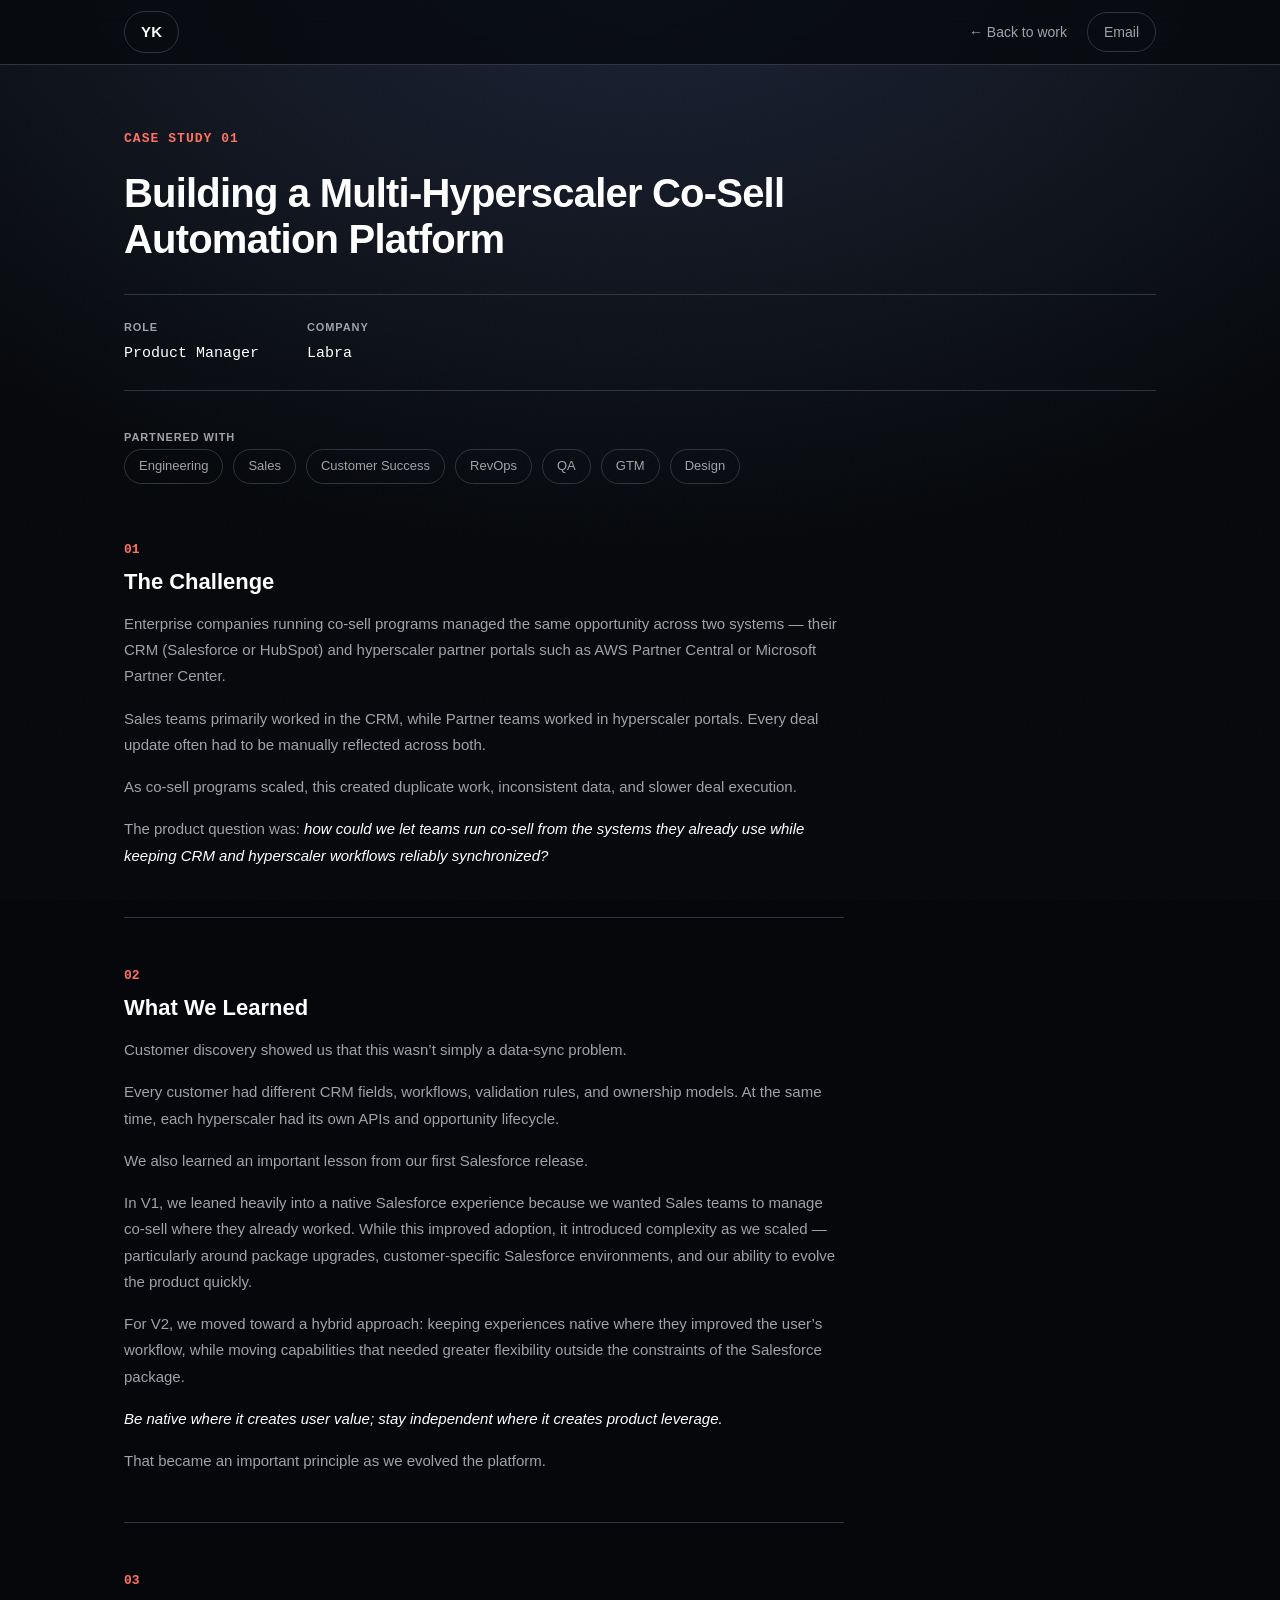
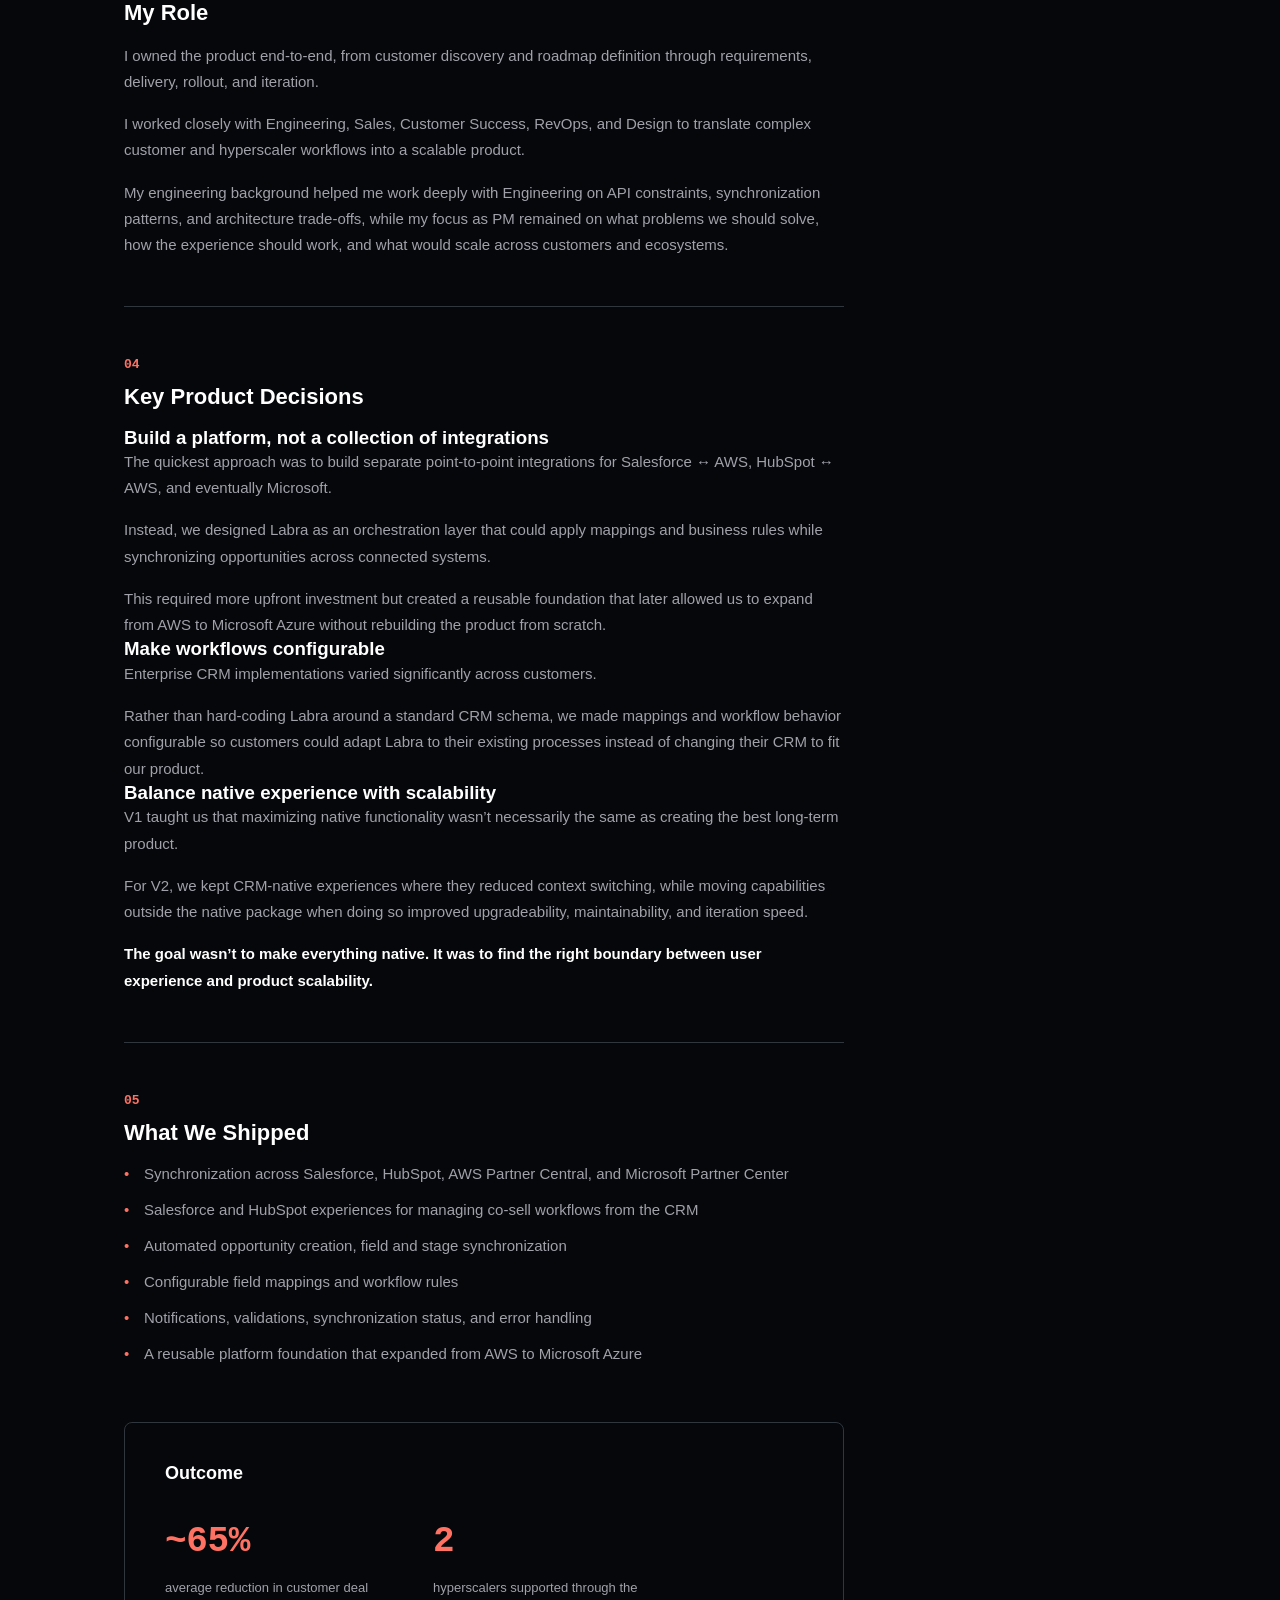
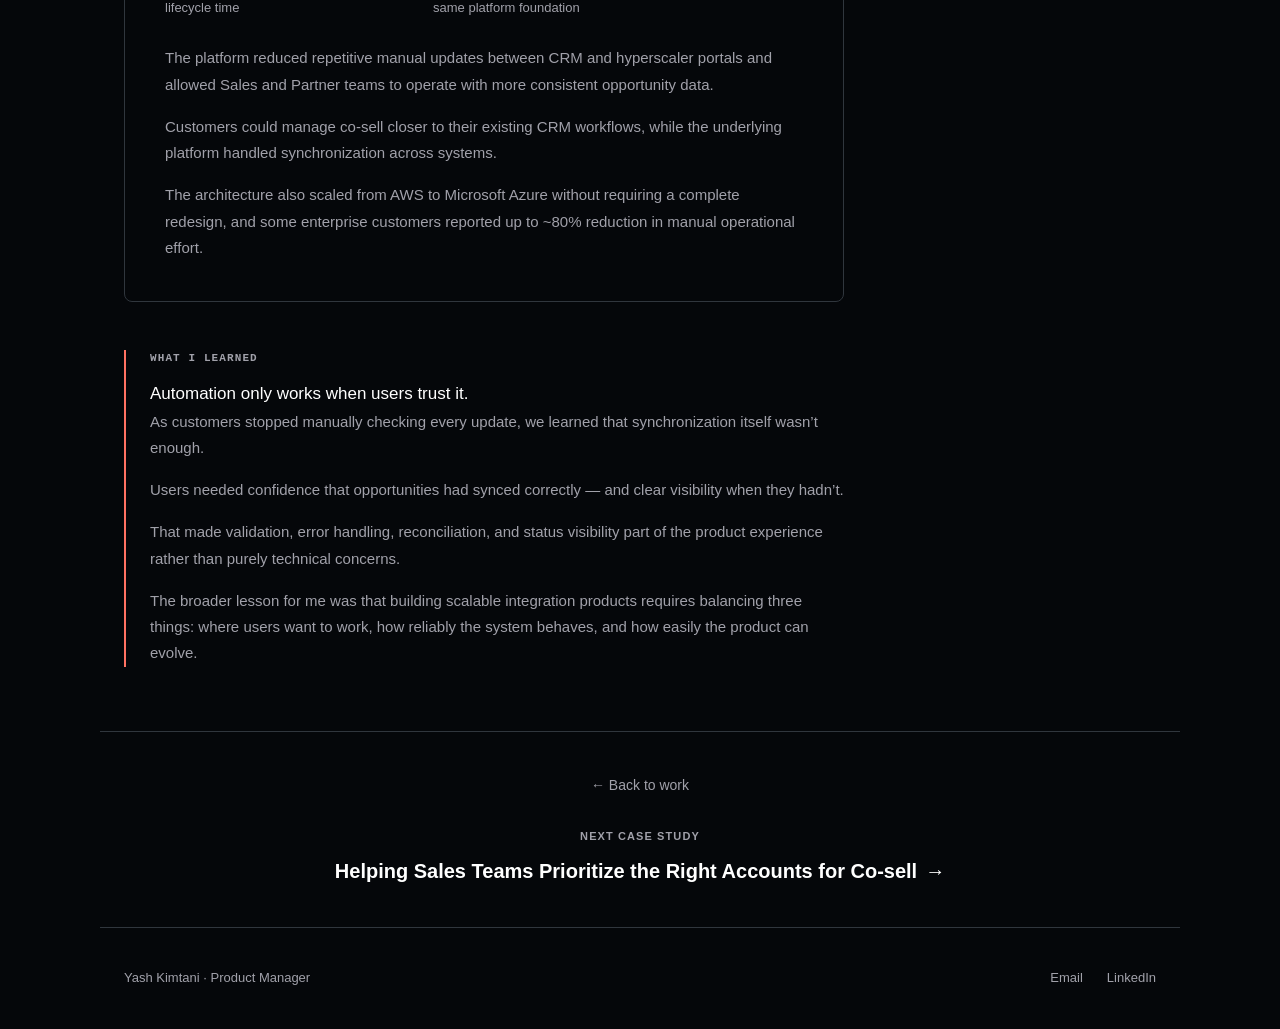
==== commit 371cb672: "fix linkedIn link issue" ====
--- a/automated-workflows.html
+++ b/automated-workflows.html
@@ -162,7 +162,7 @@
   <p class="footer-name">Yash Kimtani · Product Manager</p>
   <div class="footer-links">
     <a href="mailto:yashkimtani77@gmail.com">Email</a>
-    <a href="https://linkedin.com/in/yashkimtani" target="_blank" rel="noopener">LinkedIn</a>
+    <a href="https://linkedin.com/in/yashkimtani77" target="_blank" rel="noopener">LinkedIn</a>
   </div>
 </footer>
 
--- a/styles.css
+++ b/styles.css
@@ -149,48 +149,6 @@
   padding: 140px 24px 100px;
 }
 
-.hero-grid {
-  display: flex;
-  align-items: center;
-  justify-content: space-between;
-  gap: 48px;
-}
-
-.hero-content {
-  flex: 1;
-  min-width: 0;
-}
-
-.hero-photo {
-  flex-shrink: 0;
-  width: 220px;
-  height: 220px;
-  border-radius: 50%;
-  overflow: hidden;
-  border: 1px solid #30363d;
-  background-color: #10151f;
-}
-
-.hero-photo img {
-  display: block;
-  width: 100%;
-  height: 100%;
-  object-fit: cover;
-}
-
-@media (max-width: 760px) {
-  .hero-grid {
-    flex-direction: column-reverse;
-    align-items: flex-start;
-    gap: 32px;
-  }
-
-  .hero-photo {
-    width: 140px;
-    height: 140px;
-  }
-}
-
 .eyebrow {
   font-size: 13px;
   font-weight: 600;
@@ -237,23 +195,40 @@
   border-color: #FF7162;
 }
 
-.hero-cta {
-  display: inline-flex;
-  align-items: center;
-  gap: 8px;
-  font-size: 15px;
+.hero-link-primary {
+  color: #ffffff;
   font-weight: 500;
-  color: #ffffff;
-  padding: 10px 20px;
-  border: 1px solid #30363d;
-  border-radius: 50px;
-  transition: all 0.2s ease-in-out;
-}
-
-.hero-cta:hover {
-  background-color: #FF7162;
-  border-color: #FF7162;
-  color: #0a0a0a;
+}
+
+.hero-link-primary:hover {
+  color: #FF7162;
+}
+
+.hero-grid {
+  display: grid;
+  grid-template-columns: minmax(0, 1.1fr) 320px;
+  gap: 48px;
+  align-items: center;
+}
+
+.hero-photo img {
+  width: 100%;
+  height: auto;
+  display: block;
+  border-radius: 32px;
+  border: 1px solid rgba(255, 113, 98, 0.18);
+  box-shadow: 0 32px 80px rgba(0, 0, 0, 0.35);
+}
+
+@media (max-width: 940px) {
+  .hero-grid {
+    grid-template-columns: 1fr;
+  }
+  .hero-photo {
+    justify-self: center;
+    max-width: 320px;
+    width: 100%;
+  }
 }
 
 @media (max-width: 760px) {
@@ -412,7 +387,6 @@
   transition: color 0.15s ease, border-color 0.15s ease;
 }
 
-.pill:hover,
 .work-card:hover .pill {
   border-color: #FF7162;
   color: #FF7162;
@@ -537,6 +511,11 @@
   max-width: 620px;
   line-height: 1.6;
   margin-bottom: 14px;
+}
+
+.leadership-divider {
+  border-top: 1px solid #30363d;
+  margin: 40px 0 36px;
 }
 
 /* ---------- Contact ---------- */
@@ -742,21 +721,6 @@
   font-weight: 600;
 }
 
-.case-decision {
-  margin-top: 32px;
-}
-
-.case-decision:first-child {
-  margin-top: 24px;
-}
-
-.case-decision-title {
-  font-size: 17px;
-  font-weight: 600;
-  color: #ffffff;
-  margin-bottom: 12px;
-}
-
 .case-list {
   display: flex;
   flex-direction: column;
@@ -813,6 +777,195 @@
   line-height: 1.5;
 }
 
+/* ---------- Testimonials ---------- */
+.testimonials {
+  display: grid;
+  gap: 8px;
+}
+
+.testimonials-head {
+  margin-bottom: 8px;
+}
+
+.testimonials-title {
+  font-size: 17px;
+  margin-bottom: 8px;
+}
+
+.testimonials-subtitle {
+  font-size: 15px;
+  color: #a1a1aa;
+  max-width: 560px;
+  line-height: 1.6;
+}
+
+.testimonials-more-link {
+  color: #FF7162;
+  font-weight: 500;
+  border-bottom: 1px solid transparent;
+  transition: border-color 0.15s ease;
+}
+
+.testimonials-more-link:hover,
+.testimonials-more-link:focus-visible {
+  border-color: #FF7162;
+}
+
+.testimonials-more-link:focus-visible {
+  outline: 1px solid #FF7162;
+  outline-offset: 3px;
+}
+
+.testimonial-list {
+  display: flex;
+  flex-direction: column;
+}
+
+.testimonial-row {
+  display: grid;
+  grid-template-columns: 65fr 35fr;
+  align-items: start;
+  gap: 40px;
+  padding: 32px 0;
+  border-bottom: 1px solid #30363d;
+}
+
+.testimonial-row:first-child {
+  padding-top: 24px;
+}
+
+.testimonial-row:last-child {
+  padding-bottom: 0;
+  border-bottom: none;
+}
+
+.testimonial-quote-col {
+  grid-column: 1;
+  grid-row: 1;
+}
+
+.testimonial-person-col {
+  grid-column: 2;
+  grid-row: 1;
+}
+
+.testimonial-row:nth-child(even) {
+  grid-template-columns: 35fr 65fr;
+}
+
+.testimonial-row:nth-child(even) .testimonial-quote-col {
+  grid-column: 2;
+}
+
+.testimonial-row:nth-child(even) .testimonial-person-col {
+  grid-column: 1;
+}
+
+.testimonial-mark {
+  font-family: Georgia, "Times New Roman", serif;
+  font-size: 1.3em;
+  font-weight: 700;
+  color: #FF7162;
+}
+
+.testimonial-quote {
+  font-size: 15px;
+  color: #a1a1aa;
+  line-height: 1.75;
+  max-width: 60ch;
+}
+
+.testimonial-person-col {
+  display: flex;
+  flex-direction: column;
+  gap: 16px;
+}
+
+.testimonial-person {
+  display: flex;
+  align-items: flex-start;
+  gap: 12px;
+}
+
+.testimonial-avatar {
+  flex-shrink: 0;
+  width: 48px;
+  height: 48px;
+  border-radius: 50%;
+  object-fit: cover;
+  border: 1px solid #30363d;
+}
+
+.testimonial-person-text {
+  display: grid;
+  gap: 2px;
+}
+
+.testimonial-name {
+  font-size: 15px;
+  font-weight: 600;
+  color: #ffffff;
+}
+
+.testimonial-role,
+.testimonial-relationship {
+  font-size: 13px;
+  color: #a1a1aa;
+  line-height: 1.5;
+}
+
+.testimonial-link {
+  display: inline-flex;
+  align-items: center;
+  gap: 6px;
+  width: fit-content;
+  font-size: 13px;
+  color: #a1a1aa;
+  transition: color 0.15s ease;
+}
+
+.testimonial-link:hover,
+.testimonial-link:focus-visible {
+  color: #FF7162;
+}
+
+.testimonial-link:focus-visible {
+  outline: 1px solid #FF7162;
+  outline-offset: 3px;
+}
+
+@media (max-width: 940px) {
+  .testimonial-row {
+    grid-template-columns: 60fr 40fr;
+    gap: 28px;
+  }
+
+  .testimonial-row:nth-child(even) {
+    grid-template-columns: 40fr 60fr;
+  }
+}
+
+@media (max-width: 760px) {
+  .testimonial-row,
+  .testimonial-row:nth-child(even) {
+    grid-template-columns: 1fr;
+    gap: 20px;
+    padding: 28px 0;
+  }
+
+  .testimonial-row:first-child {
+    padding-top: 20px;
+  }
+
+  .testimonial-quote-col,
+  .testimonial-person-col,
+  .testimonial-row:nth-child(even) .testimonial-quote-col,
+  .testimonial-row:nth-child(even) .testimonial-person-col {
+    grid-column: 1;
+    grid-row: auto;
+  }
+}
+
 .case-reflection {
   border-left: 2px solid #FF7162;
   padding-left: 24px;
